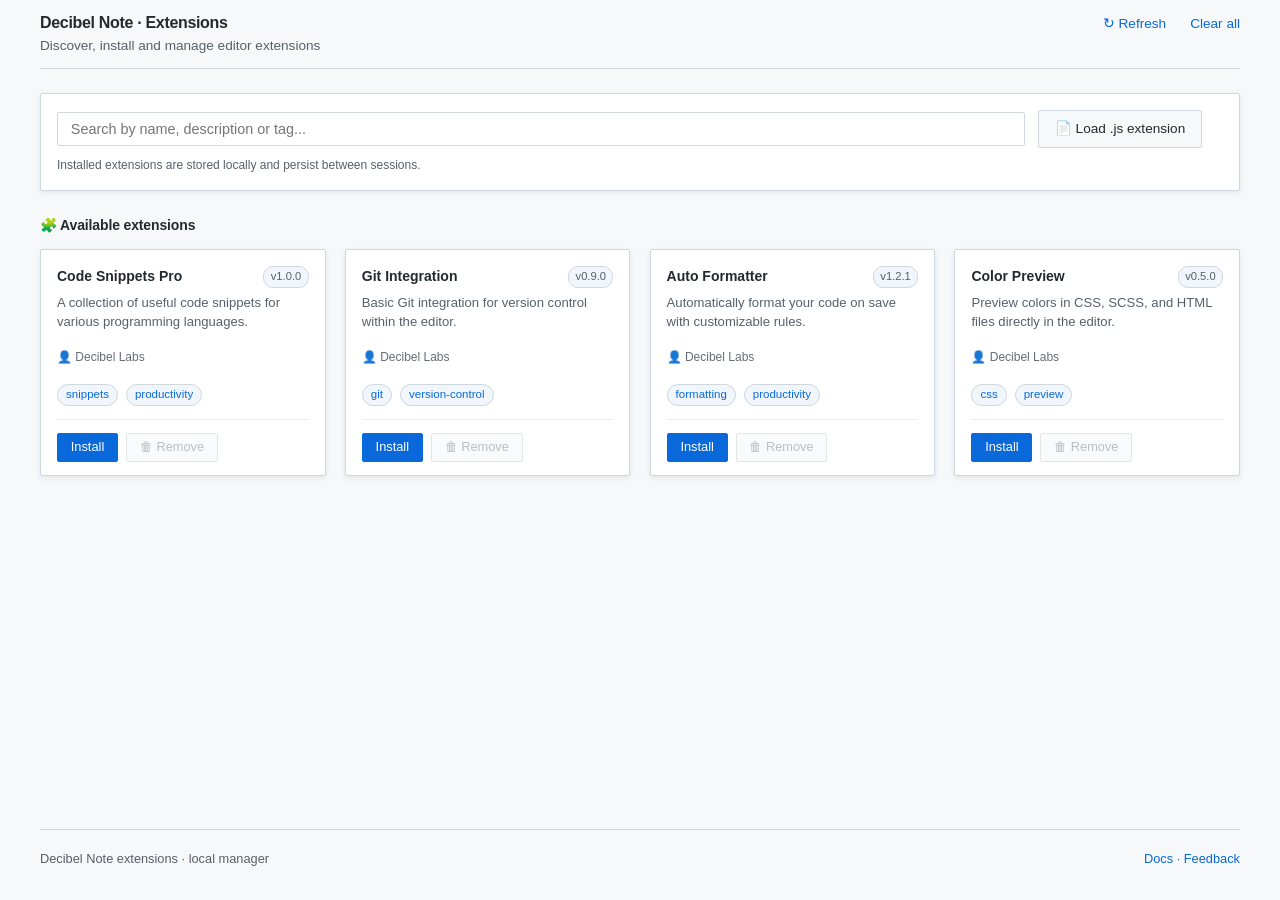
==== note/index.html @ 83f55de3 "Add files via upload" ====
<!DOCTYPE html>
<html lang="en">
<head>
  <meta charset="UTF-8">
  <meta name="viewport" content="width=device-width, initial-scale=1.0, viewport-fit=cover">
  <title>Decibel Note · Extensions</title>
  <style>
    * {
      margin: 0;
      padding: 0;
      box-sizing: border-box;
    }

    body {
      background-color: #f6f8fa;
      color: #24292f;
      font-family: -apple-system, BlinkMacSystemFont, 'Segoe UI', Roboto, 'Helvetica Neue', Arial, sans-serif;
      line-height: 1.5;
      padding: 2rem 1.5rem;
      min-height: 100vh;
      display: flex;
      flex-direction: column;
      margin-top: 0;
      padding-top: 0;
    }

    .container {
      max-width: 1200px;
      margin: 0 auto;
      width: 100%;
      flex: 1;
      display: flex;
      flex-direction: column;
    }

    .header {
      display: flex;
      flex-wrap: wrap;
      justify-content: space-between;
      align-items: baseline;
      padding-bottom: 0.7rem;
      padding-top: 0.7rem;
      border-bottom: 1px solid #d0d7de;
      margin-bottom: 1.5rem;
    }

    .header-left h1 {
      font-size: 16px;
      font-weight: 600;
      letter-spacing: -0.02em;
      color: #24292f;
    }

    .header-left .sub {
      font-size: 0.85rem;
      color: #57606a;
      margin-top: 0.05rem;
    }

    .header-right {
      display: flex;
      gap: 1.5rem;
      font-size: 0.85rem;
      flex-wrap: wrap;
      align-items: center;
    }

    .header-right a {
      color: #0969da;
      text-decoration: none;
      font-weight: 500;
      border-bottom: 1px solid transparent;
      transition: border-color 0.2s;
      cursor: pointer;
    }

    .header-right a:hover {
      border-bottom-color: #0969da;
    }

    .section-title {
      font-size: 14px;
      font-weight: 600;
      margin-bottom: 0.8rem;
      color: #24292f;
      letter-spacing: -0.01em;
      display: flex;
      align-items: center;
      justify-content: space-between;
    }

    .extensions-grid {
      display: grid;
      grid-template-columns: repeat(auto-fill, minmax(280px, 1fr));
      gap: 1.2rem;
      margin-bottom: 2rem;
    }

    .extension-card {
      background: #ffffff;
      border: 1px solid #d0d7de;
      border-radius: 2px;
      padding: 1rem 1rem 0.8rem;
      transition: border-color 0.2s, box-shadow 0.2s;
      display: flex;
      flex-direction: column;
      box-shadow: 0 2px 6px rgba(0, 0, 0, 0.08);
      position: relative;
    }

    .extension-card:hover {
      border-color: #8b949e;
      box-shadow: 0 4px 16px rgba(0, 0, 0, 0.12);
    }

    .extension-name {
      font-size: 14px;
      font-weight: 600;
      margin-bottom: 0.3rem;
      color: #24292f;
      display: flex;
      align-items: center;
      justify-content: space-between;
    }

    .extension-name .version {
      font-size: 0.7rem;
      font-weight: 400;
      color: #57606a;
      background: #f0f6fc;
      padding: 0.1rem 0.4rem;
      border-radius: 10px;
      border: 1px solid #d0d7de;
    }

    .extension-description {
      font-size: 0.82rem;
      color: #57606a;
      margin-bottom: 1rem;
      flex: 1;
    }

    .extension-author {
      font-size: 0.75rem;
      color: #656d76;
      margin-bottom: 0.6rem;
      display: flex;
      align-items: center;
      gap: 0.3rem;
    }

    .tag-group {
      display: flex;
      flex-wrap: wrap;
      gap: 0.3rem 0.5rem;
      margin: 0.5rem 0 0.8rem;
    }

    .tag {
      background: #f0f6fc;
      color: #0969da;
      font-size: 0.72rem;
      padding: 0.1rem 0.5rem;
      border-radius: 12px;
      border: 1px solid #d0d7de;
    }

    .card-actions {
      display: flex;
      gap: 0.5rem;
      margin-top: auto;
      border-top: 1px solid #eaeef2;
      padding-top: 0.8rem;
      align-items: center;
      flex-wrap: wrap;
    }

    .btn {
      background: #f6f8fa;
      border: 1px solid #d0d7de;
      border-radius: 2px;
      padding: 0.3rem 0.8rem;
      font-size: 0.8rem;
      font-weight: 500;
      color: #24292f;
      cursor: pointer;
      transition: background 0.2s, border-color 0.2s;
      display: inline-flex;
      align-items: center;
      gap: 0.3rem;
      text-decoration: none;
      line-height: 1.4;
    }

    .btn:hover {
      background: #eaeef2;
      border-color: #8b949e;
    }

    .btn-primary {
      background: #0969da;
      border-color: #0969da;
      color: #ffffff;
    }

    .btn-primary:hover {
      background: #0860c0;
      border-color: #0860c0;
    }

    .btn-danger {
      color: #cf222e;
      border-color: #d0d7de;
    }

    .btn-danger:hover {
      background: #ffebe9;
      border-color: #cf222e;
    }

    .btn:disabled {
      opacity: 0.6;
      cursor: not-allowed;
      background: #f6f8fa;
      color: #8b949e;
      border-color: #d0d7de;
    }

    .search-section {
      background: #ffffff;
      border: 1px solid #d0d7de;
      border-radius: 2px;
      padding: 1rem;
      margin-bottom: 1.5rem;
      box-shadow: 0 2px 6px rgba(0, 0, 0, 0.08);
    }

    .search-row {
      display: flex;
      flex-wrap: wrap;
      align-items: center;
      gap: 0.8rem;
    }

    .search-input {
      flex: 2;
      min-width: 220px;
      padding: 0.5rem 0.8rem;
      background: #ffffff;
      border: 1px solid #d0d7de;
      border-radius: 2px;
      color: #24292f;
      font-size: 0.9rem;
      transition: border-color 0.2s;
    }

    .search-input:focus {
      outline: none;
      border-color: #0969da;
      box-shadow: 0 0 0 2px rgba(9, 105, 218, 0.15);
    }

    .file-upload-label {
      display: inline-flex;
      align-items: center;
      gap: 0.3rem;
      background: #f6f8fa;
      border: 1px solid #d0d7de;
      border-radius: 2px;
      padding: 0.5rem 1rem;
      font-size: 0.85rem;
      font-weight: 500;
      color: #24292f;
      cursor: pointer;
      transition: background 0.2s;
    }

    .file-upload-label:hover {
      background: #eaeef2;
    }

    #uploadJsInput {
      display: none;
    }

    .status-message {
      font-size: 0.8rem;
      color: #57606a;
      margin-left: 0.5rem;
    }

    .footer-note {
      margin-top: auto;
      border-top: 1px solid #d0d7de;
      padding-top: 1.2rem;
      display: flex;
      flex-wrap: wrap;
      justify-content: space-between;
      align-items: center;
      color: #57606a;
      font-size: 0.8rem;
    }

    .footer-note a {
      color: #0969da;
      text-decoration: none;
    }

    .footer-note a:hover {
      text-decoration: underline;
    }

    a:link { color: #0969da !important; }
    a:visited { color: #0969da !important; }

    @media (max-width: 650px) {
      body { padding: 1rem 0.8rem; }
      .header { flex-direction: column; align-items: flex-start; gap: 0.5rem; }
      .extensions-grid { grid-template-columns: 1fr; }
      .search-row { flex-direction: column; align-items: stretch; }
    }
  </style>
</head>
<body>
<div class="container">
  <div class="header">
    <div class="header-left">
      <h1>Decibel Note · Extensions</h1>
      <div class="sub">Discover, install and manage editor extensions</div>
    </div>
    <div class="header-right">
      <a id="refreshInstalledLink" title="Reload installed list">↻ Refresh</a>
      <a id="clearAllLink" title="Remove all installed extensions">Clear all</a>
    </div>
  </div>

  <div class="search-section">
    <div class="search-row">
      <input type="text" class="search-input" id="searchInput" placeholder="Search by name, description or tag...">
      <label for="uploadJsInput" class="file-upload-label" id="uploadLabel">
        📄 Load .js extension
      </label>
      <input type="file" id="uploadJsInput" accept=".js">
      <span class="status-message" id="uploadStatus"></span>
    </div>
    <div style="font-size:0.75rem; color:#57606a; margin-top:0.5rem;">
      Installed extensions are stored locally and persist between sessions.
    </div>
  </div>

  <div class="section-title">
    <span>🧩 Available extensions</span>
  </div>

  <div class="extensions-grid" id="extensionsGrid"></div>

  <div class="footer-note">
    <span>Decibel Note extensions · local manager</span>
    <span><a href="#" id="goToDocs">Docs</a> · <a href="#" id="reportIssue">Feedback</a></span>
  </div>
</div>

<script>
  (function() {
    // ----- EXTENSIONS DATASET -----
    const builtInExtensions = [
      {
        id: 'ext1',
        name: 'Code Snippets Pro',
        description: 'A collection of useful code snippets for various programming languages.',
        author: 'Decibel Labs',
        version: '1.0.0',
        path: 'https://bebka16.github.io/note/extensions/snippets.js',
        tags: ['snippets', 'productivity']
      },
      {
        id: 'ext2',
        name: 'Git Integration',
        description: 'Basic Git integration for version control within the editor.',
        author: 'Decibel Labs',
        version: '0.9.0',
        path: 'https://bebka16.github.io/note/extensions/git.js',
        tags: ['git', 'version-control']
      },
      {
        id: 'ext3',
        name: 'Auto Formatter',
        description: 'Automatically format your code on save with customizable rules.',
        author: 'Decibel Labs',
        version: '1.2.1',
        path: 'https://bebka16.github.io/note/extensions/formatter.js',
        tags: ['formatting', 'productivity']
      },
      {
        id: 'ext4',
        name: 'Color Preview',
        description: 'Preview colors in CSS, SCSS, and HTML files directly in the editor.',
        author: 'Decibel Labs',
        version: '0.5.0',
        path: 'https://bebka16.github.io/note/extensions/color-preview.js',
        tags: ['css', 'preview']
      }
    ];

    // Объединяем встроенные и пользовательские расширения
    let allExtensions = [...builtInExtensions];

    // Загружаем пользовательские расширения из кеша
    function loadCustomExtensions() {
      const blobExtensions = JSON.parse(localStorage.getItem('decibel_blob_extensions') || '{}');
      const installedPaths = JSON.parse(localStorage.getItem('decibel_extensions') || '[]');
      
      installedPaths.forEach(path => {
        // Пропускаем встроенные расширения
        if (builtInExtensions.some(ext => ext.path === path)) return;
        
        // Проверяем, есть ли уже такое расширение в списке
        if (allExtensions.some(ext => ext.path === path)) return;
        
        if (path.startsWith('blob:')) {
          const code = blobExtensions[path];
          if (code) {
            // Извлекаем имя из кода расширения
            let extName = 'Custom Extension';
            let extDesc = 'Loaded from local file';
            let extVersion = '0.0.0';
            let extAuthor = 'User';
            
            // Пытаемся извлечь метаданные из кода
            const nameMatch = code.match(/@name\s+(.+)/);
            const descMatch = code.match(/@description\s+(.+)/);
            const versionMatch = code.match(/@version\s+(.+)/);
            const authorMatch = code.match(/@author\s+(.+)/);
            
            if (nameMatch) extName = nameMatch[1].trim();
            if (descMatch) extDesc = descMatch[1].trim();
            if (versionMatch) extVersion = versionMatch[1].trim();
            if (authorMatch) extAuthor = authorMatch[1].trim();
            
            allExtensions.push({
              id: 'custom_' + Date.now() + '_' + Math.random().toString(36).substr(2, 6),
              name: extName,
              description: extDesc,
              author: extAuthor,
              version: extVersion,
              path: path,
              tags: ['custom', 'uploaded'],
              isCustom: true
            });
          }
        }
      });
    }

    // ----- STORAGE HELPERS -----
    const STORAGE_KEY = 'decibel_extensions';
    const BLOB_STORAGE_KEY = 'decibel_blob_extensions';

    function getInstalledPaths() {
      try {
        return JSON.parse(localStorage.getItem(STORAGE_KEY) || '[]');
      } catch (e) {
        return [];
      }
    }

    function saveInstalledPaths(paths) {
      localStorage.setItem(STORAGE_KEY, JSON.stringify(paths));
    }

    function isInstalled(path) {
      return getInstalledPaths().includes(path);
    }

    // ----- COMMUNICATION WITH PARENT (Decibel Note host) -----
    function notifyParentAddExtension(path) {
      try {
        window.parent.postMessage({
          type: 'addExtension',
          path: path
        }, '*');
      } catch (e) {
        console.warn('Unable to post message to parent', e);
      }
    }

    function notifyParentRemoveExtension(path) {
      try {
        window.parent.postMessage({
          type: 'removeExtension',
          path: path
        }, '*');
      } catch (e) {
        console.warn('Unable to post remove message', e);
      }
    }

    // ----- INSTALL / UNINSTALL LOGIC -----
    function installExtension(path) {
      const installed = getInstalledPaths();
      if (!installed.includes(path)) {
        installed.push(path);
        saveInstalledPaths(installed);
        notifyParentAddExtension(path);
      }
      renderExtensions(getSearchTerm());
    }

    function uninstallExtension(path) {
      let installed = getInstalledPaths();
      if (installed.includes(path)) {
        installed = installed.filter(p => p !== path);
        saveInstalledPaths(installed);
        
        // Если это blob расширение, удаляем и его код из кеша
        if (path.startsWith('blob:')) {
          const blobExtensions = JSON.parse(localStorage.getItem(BLOB_STORAGE_KEY) || '{}');
          delete blobExtensions[path];
          localStorage.setItem(BLOB_STORAGE_KEY, JSON.stringify(blobExtensions));
          
          // Удаляем из списка allExtensions
          allExtensions = allExtensions.filter(ext => ext.path !== path);
        }
        
        notifyParentRemoveExtension(path);
      }
      renderExtensions(getSearchTerm());
    }

    function clearAllExtensions() {
      const installed = getInstalledPaths();
      if (installed.length === 0) return;
      if (confirm('Remove all installed extensions? This cannot be undone.')) {
        installed.forEach(path => {
          notifyParentRemoveExtension(path);
          if (path.startsWith('blob:')) {
            const blobExtensions = JSON.parse(localStorage.getItem(BLOB_STORAGE_KEY) || '{}');
            delete blobExtensions[path];
            localStorage.setItem(BLOB_STORAGE_KEY, JSON.stringify(blobExtensions));
          }
        });
        saveInstalledPaths([]);
        // Удаляем все пользовательские расширения из списка
        allExtensions = [...builtInExtensions];
        renderExtensions(getSearchTerm());
      }
    }

    // ----- DYNAMIC EXTENSION FROM UPLOADED JS FILE -----
    function handleJsFileUpload(file) {
      const statusEl = document.getElementById('uploadStatus');
      if (!file) {
        statusEl.textContent = 'No file selected.';
        return;
      }

      if (!file.name.endsWith('.js')) {
        statusEl.textContent = '❌ Only .js files are allowed.';
        return;
      }

      statusEl.textContent = '⏳ Reading file...';
      const reader = new FileReader();
      reader.onload = (e) => {
        const content = e.target.result;
        if (!content || content.trim().length === 0) {
          statusEl.textContent = '❌ File is empty.';
          return;
        }

        // Создаем blob URL
        const blob = new Blob([content], { type: 'application/javascript' });
        const blobUrl = URL.createObjectURL(blob);

        // Сохраняем код расширения в кеш
        const blobExtensions = JSON.parse(localStorage.getItem(BLOB_STORAGE_KEY) || '{}');
        blobExtensions[blobUrl] = content;
        localStorage.setItem(BLOB_STORAGE_KEY, JSON.stringify(blobExtensions));

        // Извлекаем метаданные из кода
        let extName = file.name.replace(/\.js$/i, '').replace(/[-_]/g, ' ').replace(/\b\w/g, c => c.toUpperCase());
        let extDesc = `Loaded from ${file.name}`;
        let extVersion = '0.0.0';
        let extAuthor = 'You (local upload)';
        
        const nameMatch = content.match(/@name\s+(.+)/);
        const descMatch = content.match(/@description\s+(.+)/);
        const versionMatch = content.match(/@version\s+(.+)/);
        const authorMatch = content.match(/@author\s+(.+)/);
        
        if (nameMatch) extName = nameMatch[1].trim();
        if (descMatch) extDesc = descMatch[1].trim();
        if (versionMatch) extVersion = versionMatch[1].trim();
        if (authorMatch) extAuthor = authorMatch[1].trim();

        // Создаем расширение
        const newExt = {
          id: 'custom_' + Date.now() + '_' + Math.random().toString(36).substr(2, 6),
          name: extName,
          description: extDesc,
          author: extAuthor,
          version: extVersion,
          path: blobUrl,
          tags: ['custom', 'uploaded'],
          isCustom: true
        };

        // Добавляем в список и устанавливаем
        allExtensions.push(newExt);
        installExtension(blobUrl);
        
        statusEl.textContent = `✅ Installed "${extName}"`;
        document.getElementById('uploadJsInput').value = '';
        renderExtensions(getSearchTerm());
      };

      reader.onerror = () => {
        statusEl.textContent = '❌ Error reading file.';
      };

      reader.readAsText(file);
    }

    // ----- RENDERING -----
    function getSearchTerm() {
      return document.getElementById('searchInput')?.value || '';
    }

    function renderExtensions(filter = '') {
      const grid = document.getElementById('extensionsGrid');
      if (!grid) return;

      const term = filter.toLowerCase().trim();
      const filtered = allExtensions.filter(ext => {
        if (term === '') return true;
        const inName = ext.name.toLowerCase().includes(term);
        const inDesc = ext.description.toLowerCase().includes(term);
        const inTags = ext.tags.some(tag => tag.toLowerCase().includes(term));
        const inAuthor = ext.author.toLowerCase().includes(term);
        return inName || inDesc || inTags || inAuthor;
      });

      if (filtered.length === 0) {
        grid.innerHTML = `<div style="grid-column:1/-1; padding:2rem; text-align:center; color:#57606a; background:#ffffff; border:1px solid #d0d7de; border-radius:2px;">
          No extensions found${term ? ` for "${filter}"` : ''}.
        </div>`;
        return;
      }

      grid.innerHTML = filtered.map(ext => {
        const installed = isInstalled(ext.path);
        const installDisabled = installed;
        const uninstallDisabled = !installed;

        return `
          <div class="extension-card">
            <div class="extension-name">
              <span>${escapeHtml(ext.name)}</span>
              <span class="version">v${escapeHtml(ext.version)}</span>
            </div>
            <div class="extension-description">${escapeHtml(ext.description)}</div>
            <div class="extension-author">
              <span>👤 ${escapeHtml(ext.author)}</span>
            </div>
            <div class="tag-group">
              ${ext.tags.map(tag => `<span class="tag">${escapeHtml(tag)}</span>`).join('')}
            </div>
            <div class="card-actions">
              <button class="btn btn-primary install-btn" data-path="${escapeHtml(ext.path)}" ${installDisabled ? 'disabled' : ''}>
                ${installed ? '✓ Installed' : 'Install'}
              </button>
              <button class="btn btn-danger uninstall-btn" data-path="${escapeHtml(ext.path)}" ${uninstallDisabled ? 'disabled' : ''}>
                🗑 Remove
              </button>
            </div>
          </div>
        `;
      }).join('');

      // Attach event listeners
      document.querySelectorAll('.install-btn').forEach(btn => {
        btn.addEventListener('click', function(e) {
          const path = this.getAttribute('data-path');
          if (path && !isInstalled(path)) {
            installExtension(path);
          }
        });
      });

      document.querySelectorAll('.uninstall-btn').forEach(btn => {
        btn.addEventListener('click', function(e) {
          const path = this.getAttribute('data-path');
          if (path && isInstalled(path)) {
            if (confirm(`Remove extension "${path}"?`)) {
              uninstallExtension(path);
            }
          }
        });
      });
    }

    function escapeHtml(text) {
      return String(text)
        .replace(/&/g, '&amp;')
        .replace(/</g, '&lt;')
        .replace(/>/g, '&gt;')
        .replace(/"/g, '&quot;')
        .replace(/'/g, '&#039;');
    }

    // ----- EVENT LISTENERS -----
    function bindEvents() {
      const searchInput = document.getElementById('searchInput');
      if (searchInput) {
        searchInput.addEventListener('input', function(e) {
          renderExtensions(e.target.value);
        });
      }

      const uploadInput = document.getElementById('uploadJsInput');
      if (uploadInput) {
        uploadInput.addEventListener('change', function(e) {
          const file = e.target.files[0];
          if (file) {
            handleJsFileUpload(file);
          } else {
            document.getElementById('uploadStatus').textContent = '';
          }
        });
      }

      const refreshLink = document.getElementById('refreshInstalledLink');
      if (refreshLink) {
        refreshLink.addEventListener('click', function(e) {
          e.preventDefault();
          // Перезагружаем пользовательские расширения
          allExtensions = [...builtInExtensions];
          loadCustomExtensions();
          renderExtensions(getSearchTerm());
          document.getElementById('uploadStatus').textContent = '🔄 List refreshed.';
          setTimeout(() => {
            const el = document.getElementById('uploadStatus');
            if (el) el.textContent = '';
          }, 2000);
        });
      }

      const clearAllLink = document.getElementById('clearAllLink');
      if (clearAllLink) {
        clearAllLink.addEventListener('click', function(e) {
          e.preventDefault();
          clearAllExtensions();
        });
      }

      document.getElementById('goToDocs')?.addEventListener('click', e => {
        e.preventDefault();
        alert('Documentation: manage extensions via this panel.');
      });
      document.getElementById('reportIssue')?.addEventListener('click', e => {
        e.preventDefault();
        alert('Feedback: thanks for using Decibel Note extensions.');
      });
    }

    // Инициализация
    loadCustomExtensions();
    renderExtensions('');
    bindEvents();

    // Слушаем изменения в localStorage из других вкладок
    window.addEventListener('storage', (e) => {
      if (e.key === STORAGE_KEY || e.key === BLOB_STORAGE_KEY) {
        allExtensions = [...builtInExtensions];
        loadCustomExtensions();
        renderExtensions(getSearchTerm());
      }
    });

  })();
</script>
</body>
</html>
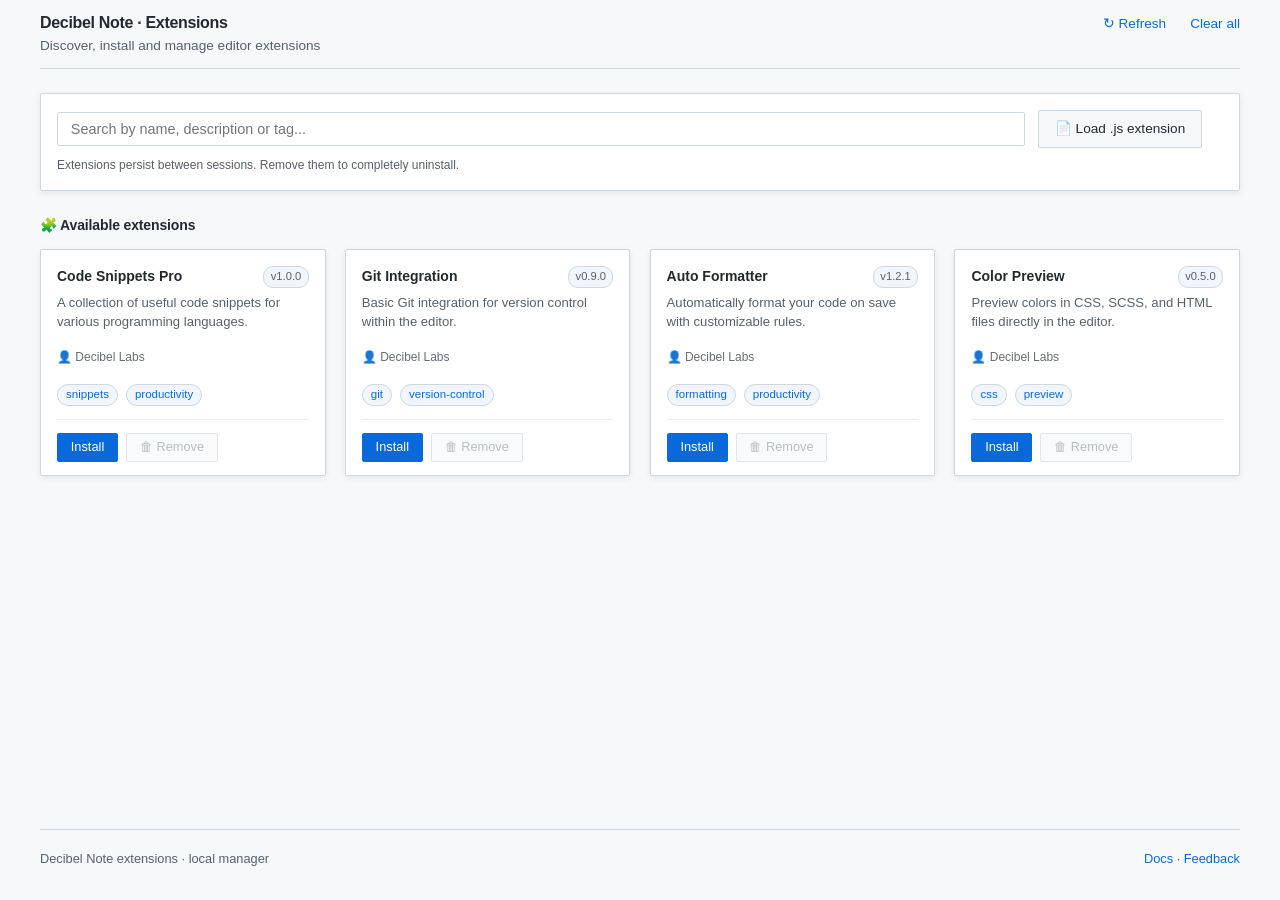
==== commit 9435a968: "Add files via upload" ====
--- a/note/index.html
+++ b/note/index.html
@@ -111,6 +111,10 @@
     .extension-card:hover {
       border-color: #8b949e;
       box-shadow: 0 4px 16px rgba(0, 0, 0, 0.12);
+    }
+
+    .extension-card.custom-extension {
+      border-left: 3px solid #0969da;
     }
 
     .extension-name {
@@ -344,7 +348,7 @@
       <span class="status-message" id="uploadStatus"></span>
     </div>
     <div style="font-size:0.75rem; color:#57606a; margin-top:0.5rem;">
-      Installed extensions are stored locally and persist between sessions.
+      Extensions persist between sessions. Remove them to completely uninstall.
     </div>
   </div>
 
@@ -362,7 +366,12 @@
 
 <script>
   (function() {
-    // ----- EXTENSIONS DATASET -----
+    // ----- STORAGE KEYS -----
+    const STORAGE_KEY = 'decibel_extensions';           // Массив путей установленных расширений
+    const BLOB_STORAGE_KEY = 'decibel_blob_extensions'; // Объект {blobUrl: code} для кастомных расширений
+    const CUSTOM_META_KEY = 'decibel_custom_ext_meta';  // Метаданные кастомных расширений
+
+    // ----- BUILT-IN EXTENSIONS -----
     const builtInExtensions = [
       {
         id: 'ext1',
@@ -402,60 +411,10 @@
       }
     ];
 
-    // Объединяем встроенные и пользовательские расширения
+    // Полный список расширений (встроенные + пользовательские)
     let allExtensions = [...builtInExtensions];
 
-    // Загружаем пользовательские расширения из кеша
-    function loadCustomExtensions() {
-      const blobExtensions = JSON.parse(localStorage.getItem('decibel_blob_extensions') || '{}');
-      const installedPaths = JSON.parse(localStorage.getItem('decibel_extensions') || '[]');
-      
-      installedPaths.forEach(path => {
-        // Пропускаем встроенные расширения
-        if (builtInExtensions.some(ext => ext.path === path)) return;
-        
-        // Проверяем, есть ли уже такое расширение в списке
-        if (allExtensions.some(ext => ext.path === path)) return;
-        
-        if (path.startsWith('blob:')) {
-          const code = blobExtensions[path];
-          if (code) {
-            // Извлекаем имя из кода расширения
-            let extName = 'Custom Extension';
-            let extDesc = 'Loaded from local file';
-            let extVersion = '0.0.0';
-            let extAuthor = 'User';
-            
-            // Пытаемся извлечь метаданные из кода
-            const nameMatch = code.match(/@name\s+(.+)/);
-            const descMatch = code.match(/@description\s+(.+)/);
-            const versionMatch = code.match(/@version\s+(.+)/);
-            const authorMatch = code.match(/@author\s+(.+)/);
-            
-            if (nameMatch) extName = nameMatch[1].trim();
-            if (descMatch) extDesc = descMatch[1].trim();
-            if (versionMatch) extVersion = versionMatch[1].trim();
-            if (authorMatch) extAuthor = authorMatch[1].trim();
-            
-            allExtensions.push({
-              id: 'custom_' + Date.now() + '_' + Math.random().toString(36).substr(2, 6),
-              name: extName,
-              description: extDesc,
-              author: extAuthor,
-              version: extVersion,
-              path: path,
-              tags: ['custom', 'uploaded'],
-              isCustom: true
-            });
-          }
-        }
-      });
-    }
-
     // ----- STORAGE HELPERS -----
-    const STORAGE_KEY = 'decibel_extensions';
-    const BLOB_STORAGE_KEY = 'decibel_blob_extensions';
-
     function getInstalledPaths() {
       try {
         return JSON.parse(localStorage.getItem(STORAGE_KEY) || '[]');
@@ -472,12 +431,108 @@
       return getInstalledPaths().includes(path);
     }
 
-    // ----- COMMUNICATION WITH PARENT (Decibel Note host) -----
-    function notifyParentAddExtension(path) {
+    function getBlobExtensions() {
+      try {
+        return JSON.parse(localStorage.getItem(BLOB_STORAGE_KEY) || '{}');
+      } catch (e) {
+        return {};
+      }
+    }
+
+    function saveBlobExtensions(data) {
+      localStorage.setItem(BLOB_STORAGE_KEY, JSON.stringify(data));
+    }
+
+    function getCustomMeta() {
+      try {
+        return JSON.parse(localStorage.getItem(CUSTOM_META_KEY) || '{}');
+      } catch (e) {
+        return {};
+      }
+    }
+
+    function saveCustomMeta(data) {
+      localStorage.setItem(CUSTOM_META_KEY, JSON.stringify(data));
+    }
+
+    // ----- LOAD CUSTOM EXTENSIONS FROM CACHE -----
+    function loadCustomExtensions() {
+      const installedPaths = getInstalledPaths();
+      const blobExtensions = getBlobExtensions();
+      const customMeta = getCustomMeta();
+      
+      // Очищаем старые пользовательские расширения из списка
+      allExtensions = [...builtInExtensions];
+      
+      // Собираем актуальные пути blob расширений
+      const validBlobPaths = new Set();
+      
+      installedPaths.forEach(path => {
+        // Пропускаем встроенные расширения
+        if (builtInExtensions.some(ext => ext.path === path)) return;
+        
+        // Проверяем, есть ли код для blob расширения
+        if (path.startsWith('blob:')) {
+          if (blobExtensions[path]) {
+            validBlobPaths.add(path);
+            
+            // Используем сохраненные метаданные или значения по умолчанию
+            const meta = customMeta[path] || {};
+            
+            allExtensions.push({
+              id: meta.id || ('custom_' + Date.now() + '_' + Math.random().toString(36).substr(2, 6)),
+              name: meta.name || 'Custom Extension',
+              description: meta.description || 'Loaded from local file',
+              author: meta.author || 'User',
+              version: meta.version || '0.0.0',
+              path: path,
+              tags: ['custom', 'uploaded'],
+              isCustom: true
+            });
+          } else {
+            // Код отсутствует - удаляем из установленных
+            removeOrphanedExtension(path);
+          }
+        } else if (path.startsWith('http://') || path.startsWith('https://')) {
+          // Для удаленных расширений (не встроенных)
+          allExtensions.push({
+            id: 'remote_' + Date.now() + '_' + Math.random().toString(36).substr(2, 6),
+            name: path.split('/').pop().replace('.js', ''),
+            description: 'Remote extension',
+            author: 'External',
+            version: '0.0.0',
+            path: path,
+            tags: ['remote'],
+            isCustom: true
+          });
+        }
+      });
+    }
+
+    // Удаление "осиротевшего" расширения (есть в списке, но нет кода)
+    function removeOrphanedExtension(path) {
+      let installed = getInstalledPaths();
+      installed = installed.filter(p => p !== path);
+      saveInstalledPaths(installed);
+      
+      // Очищаем метаданные
+      const customMeta = getCustomMeta();
+      delete customMeta[path];
+      saveCustomMeta(customMeta);
+      
+      // Очищаем blob если есть
+      const blobExtensions = getBlobExtensions();
+      delete blobExtensions[path];
+      saveBlobExtensions(blobExtensions);
+    }
+
+    // ----- COMMUNICATION WITH PARENT -----
+    function notifyParentAddExtension(path, code) {
       try {
         window.parent.postMessage({
           type: 'addExtension',
-          path: path
+          path: path,
+          code: code || null
         }, '*');
       } catch (e) {
         console.warn('Unable to post message to parent', e);
@@ -495,58 +550,78 @@
       }
     }
 
-    // ----- INSTALL / UNINSTALL LOGIC -----
-    function installExtension(path) {
+    // ----- INSTALL / UNINSTALL -----
+    function installExtension(path, code) {
       const installed = getInstalledPaths();
       if (!installed.includes(path)) {
         installed.push(path);
         saveInstalledPaths(installed);
-        notifyParentAddExtension(path);
+        notifyParentAddExtension(path, code);
       }
       renderExtensions(getSearchTerm());
     }
 
     function uninstallExtension(path) {
       let installed = getInstalledPaths();
-      if (installed.includes(path)) {
-        installed = installed.filter(p => p !== path);
-        saveInstalledPaths(installed);
+      if (!installed.includes(path)) return;
+      
+      // Удаляем из списка установленных
+      installed = installed.filter(p => p !== path);
+      saveInstalledPaths(installed);
+      
+      // Если это blob расширение - удаляем код и метаданные
+      if (path.startsWith('blob:')) {
+        const blobExtensions = getBlobExtensions();
+        delete blobExtensions[path];
+        saveBlobExtensions(blobExtensions);
         
-        // Если это blob расширение, удаляем и его код из кеша
-        if (path.startsWith('blob:')) {
-          const blobExtensions = JSON.parse(localStorage.getItem(BLOB_STORAGE_KEY) || '{}');
-          delete blobExtensions[path];
-          localStorage.setItem(BLOB_STORAGE_KEY, JSON.stringify(blobExtensions));
-          
-          // Удаляем из списка allExtensions
-          allExtensions = allExtensions.filter(ext => ext.path !== path);
-        }
+        const customMeta = getCustomMeta();
+        delete customMeta[path];
+        saveCustomMeta(customMeta);
         
-        notifyParentRemoveExtension(path);
-      }
+        // Удаляем из отображаемого списка
+        allExtensions = allExtensions.filter(ext => ext.path !== path);
+        
+        // Отзываем blob URL
+        try {
+          URL.revokeObjectURL(path);
+        } catch(e) {}
+      } else {
+        // Для не-blob расширений тоже удаляем из списка
+        allExtensions = allExtensions.filter(ext => 
+          builtInExtensions.some(b => b.path === ext.path) || ext.path !== path
+        );
+      }
+      
+      // Уведомляем родителя об удалении
+      notifyParentRemoveExtension(path);
+      
       renderExtensions(getSearchTerm());
     }
 
     function clearAllExtensions() {
       const installed = getInstalledPaths();
       if (installed.length === 0) return;
-      if (confirm('Remove all installed extensions? This cannot be undone.')) {
-        installed.forEach(path => {
-          notifyParentRemoveExtension(path);
-          if (path.startsWith('blob:')) {
-            const blobExtensions = JSON.parse(localStorage.getItem(BLOB_STORAGE_KEY) || '{}');
-            delete blobExtensions[path];
-            localStorage.setItem(BLOB_STORAGE_KEY, JSON.stringify(blobExtensions));
-          }
-        });
-        saveInstalledPaths([]);
-        // Удаляем все пользовательские расширения из списка
-        allExtensions = [...builtInExtensions];
-        renderExtensions(getSearchTerm());
-      }
-    }
-
-    // ----- DYNAMIC EXTENSION FROM UPLOADED JS FILE -----
+      
+      if (!confirm('Remove all installed extensions? This cannot be undone.')) return;
+      
+      // Уведомляем об удалении каждого расширения
+      installed.forEach(path => {
+        notifyParentRemoveExtension(path);
+      });
+      
+      // Очищаем всё
+      saveInstalledPaths([]);
+      saveBlobExtensions({});
+      saveCustomMeta({});
+      
+      // Оставляем только встроенные расширения
+      allExtensions = [...builtInExtensions];
+      
+      renderExtensions(getSearchTerm());
+    }
+
+    // ----- UPLOAD JS FILE -----
     function handleJsFileUpload(file) {
       const statusEl = document.getElementById('uploadStatus');
       if (!file) {
@@ -561,6 +636,7 @@
 
       statusEl.textContent = '⏳ Reading file...';
       const reader = new FileReader();
+      
       reader.onload = (e) => {
         const content = e.target.result;
         if (!content || content.trim().length === 0) {
@@ -568,16 +644,7 @@
           return;
         }
 
-        // Создаем blob URL
-        const blob = new Blob([content], { type: 'application/javascript' });
-        const blobUrl = URL.createObjectURL(blob);
-
-        // Сохраняем код расширения в кеш
-        const blobExtensions = JSON.parse(localStorage.getItem(BLOB_STORAGE_KEY) || '{}');
-        blobExtensions[blobUrl] = content;
-        localStorage.setItem(BLOB_STORAGE_KEY, JSON.stringify(blobExtensions));
-
-        // Извлекаем метаданные из кода
+        // Извлекаем метаданные из комментариев в коде
         let extName = file.name.replace(/\.js$/i, '').replace(/[-_]/g, ' ').replace(/\b\w/g, c => c.toUpperCase());
         let extDesc = `Loaded from ${file.name}`;
         let extVersion = '0.0.0';
@@ -593,9 +660,31 @@
         if (versionMatch) extVersion = versionMatch[1].trim();
         if (authorMatch) extAuthor = authorMatch[1].trim();
 
-        // Создаем расширение
+        // Создаем blob URL
+        const blob = new Blob([content], { type: 'application/javascript' });
+        const blobUrl = URL.createObjectURL(blob);
+
+        // Сохраняем код расширения
+        const blobExtensions = getBlobExtensions();
+        blobExtensions[blobUrl] = content;
+        saveBlobExtensions(blobExtensions);
+
+        // Сохраняем метаданные
+        const extId = 'custom_' + Date.now() + '_' + Math.random().toString(36).substr(2, 6);
+        const customMeta = getCustomMeta();
+        customMeta[blobUrl] = {
+          id: extId,
+          name: extName,
+          description: extDesc,
+          version: extVersion,
+          author: extAuthor,
+          fileName: file.name
+        };
+        saveCustomMeta(customMeta);
+
+        // Добавляем в список расширений
         const newExt = {
-          id: 'custom_' + Date.now() + '_' + Math.random().toString(36).substr(2, 6),
+          id: extId,
           name: extName,
           description: extDesc,
           author: extAuthor,
@@ -605,13 +694,11 @@
           isCustom: true
         };
 
-        // Добавляем в список и устанавливаем
         allExtensions.push(newExt);
-        installExtension(blobUrl);
+        installExtension(blobUrl, content);
         
         statusEl.textContent = `✅ Installed "${extName}"`;
         document.getElementById('uploadJsInput').value = '';
-        renderExtensions(getSearchTerm());
       };
 
       reader.onerror = () => {
@@ -633,11 +720,9 @@
       const term = filter.toLowerCase().trim();
       const filtered = allExtensions.filter(ext => {
         if (term === '') return true;
-        const inName = ext.name.toLowerCase().includes(term);
-        const inDesc = ext.description.toLowerCase().includes(term);
-        const inTags = ext.tags.some(tag => tag.toLowerCase().includes(term));
-        const inAuthor = ext.author.toLowerCase().includes(term);
-        return inName || inDesc || inTags || inAuthor;
+        return ['name', 'description', 'author'].some(field =>
+          ext[field].toLowerCase().includes(term)
+        ) || ext.tags.some(tag => tag.toLowerCase().includes(term));
       });
 
       if (filtered.length === 0) {
@@ -649,11 +734,10 @@
 
       grid.innerHTML = filtered.map(ext => {
         const installed = isInstalled(ext.path);
-        const installDisabled = installed;
-        const uninstallDisabled = !installed;
+        const isCustom = ext.isCustom || false;
 
         return `
-          <div class="extension-card">
+          <div class="extension-card${isCustom ? ' custom-extension' : ''}">
             <div class="extension-name">
               <span>${escapeHtml(ext.name)}</span>
               <span class="version">v${escapeHtml(ext.version)}</span>
@@ -666,10 +750,10 @@
               ${ext.tags.map(tag => `<span class="tag">${escapeHtml(tag)}</span>`).join('')}
             </div>
             <div class="card-actions">
-              <button class="btn btn-primary install-btn" data-path="${escapeHtml(ext.path)}" ${installDisabled ? 'disabled' : ''}>
+              <button class="btn btn-primary install-btn" data-path="${escapeHtml(ext.path)}" data-custom="${isCustom}" ${installed ? 'disabled' : ''}>
                 ${installed ? '✓ Installed' : 'Install'}
               </button>
-              <button class="btn btn-danger uninstall-btn" data-path="${escapeHtml(ext.path)}" ${uninstallDisabled ? 'disabled' : ''}>
+              <button class="btn btn-danger uninstall-btn" data-path="${escapeHtml(ext.path)}" data-custom="${isCustom}" ${!installed ? 'disabled' : ''}>
                 🗑 Remove
               </button>
             </div>
@@ -677,21 +761,29 @@
         `;
       }).join('');
 
-      // Attach event listeners
+      // Привязываем обработчики
       document.querySelectorAll('.install-btn').forEach(btn => {
-        btn.addEventListener('click', function(e) {
+        btn.addEventListener('click', function() {
           const path = this.getAttribute('data-path');
           if (path && !isInstalled(path)) {
-            installExtension(path);
+            // Для blob расширений передаем код
+            const isCustom = this.getAttribute('data-custom') === 'true';
+            if (isCustom) {
+              const blobExtensions = getBlobExtensions();
+              const code = blobExtensions[path] || null;
+              installExtension(path, code);
+            } else {
+              installExtension(path);
+            }
           }
         });
       });
 
       document.querySelectorAll('.uninstall-btn').forEach(btn => {
-        btn.addEventListener('click', function(e) {
+        btn.addEventListener('click', function() {
           const path = this.getAttribute('data-path');
           if (path && isInstalled(path)) {
-            if (confirm(`Remove extension "${path}"?`)) {
+            if (confirm(`Remove this extension?`)) {
               uninstallExtension(path);
             }
           }
@@ -710,68 +802,54 @@
 
     // ----- EVENT LISTENERS -----
     function bindEvents() {
-      const searchInput = document.getElementById('searchInput');
-      if (searchInput) {
-        searchInput.addEventListener('input', function(e) {
-          renderExtensions(e.target.value);
-        });
-      }
-
-      const uploadInput = document.getElementById('uploadJsInput');
-      if (uploadInput) {
-        uploadInput.addEventListener('change', function(e) {
-          const file = e.target.files[0];
-          if (file) {
-            handleJsFileUpload(file);
-          } else {
-            document.getElementById('uploadStatus').textContent = '';
-          }
-        });
-      }
-
-      const refreshLink = document.getElementById('refreshInstalledLink');
-      if (refreshLink) {
-        refreshLink.addEventListener('click', function(e) {
-          e.preventDefault();
-          // Перезагружаем пользовательские расширения
-          allExtensions = [...builtInExtensions];
-          loadCustomExtensions();
-          renderExtensions(getSearchTerm());
-          document.getElementById('uploadStatus').textContent = '🔄 List refreshed.';
-          setTimeout(() => {
-            const el = document.getElementById('uploadStatus');
-            if (el) el.textContent = '';
-          }, 2000);
-        });
-      }
-
-      const clearAllLink = document.getElementById('clearAllLink');
-      if (clearAllLink) {
-        clearAllLink.addEventListener('click', function(e) {
-          e.preventDefault();
-          clearAllExtensions();
-        });
-      }
+      document.getElementById('searchInput')?.addEventListener('input', function(e) {
+        renderExtensions(e.target.value);
+      });
+
+      document.getElementById('uploadJsInput')?.addEventListener('change', function(e) {
+        const file = e.target.files[0];
+        if (file) {
+          handleJsFileUpload(file);
+        } else {
+          document.getElementById('uploadStatus').textContent = '';
+        }
+      });
+
+      document.getElementById('refreshInstalledLink')?.addEventListener('click', function(e) {
+        e.preventDefault();
+        loadCustomExtensions();
+        renderExtensions(getSearchTerm());
+        document.getElementById('uploadStatus').textContent = '🔄 List refreshed.';
+        setTimeout(() => {
+          const el = document.getElementById('uploadStatus');
+          if (el) el.textContent = '';
+        }, 2000);
+      });
+
+      document.getElementById('clearAllLink')?.addEventListener('click', function(e) {
+        e.preventDefault();
+        clearAllExtensions();
+      });
 
       document.getElementById('goToDocs')?.addEventListener('click', e => {
         e.preventDefault();
         alert('Documentation: manage extensions via this panel.');
       });
+      
       document.getElementById('reportIssue')?.addEventListener('click', e => {
         e.preventDefault();
         alert('Feedback: thanks for using Decibel Note extensions.');
       });
     }
 
-    // Инициализация
+    // ----- INIT -----
     loadCustomExtensions();
     renderExtensions('');
     bindEvents();
 
-    // Слушаем изменения в localStorage из других вкладок
+    // Синхронизация между вкладками
     window.addEventListener('storage', (e) => {
-      if (e.key === STORAGE_KEY || e.key === BLOB_STORAGE_KEY) {
-        allExtensions = [...builtInExtensions];
+      if ([STORAGE_KEY, BLOB_STORAGE_KEY, CUSTOM_META_KEY].includes(e.key)) {
         loadCustomExtensions();
         renderExtensions(getSearchTerm());
       }
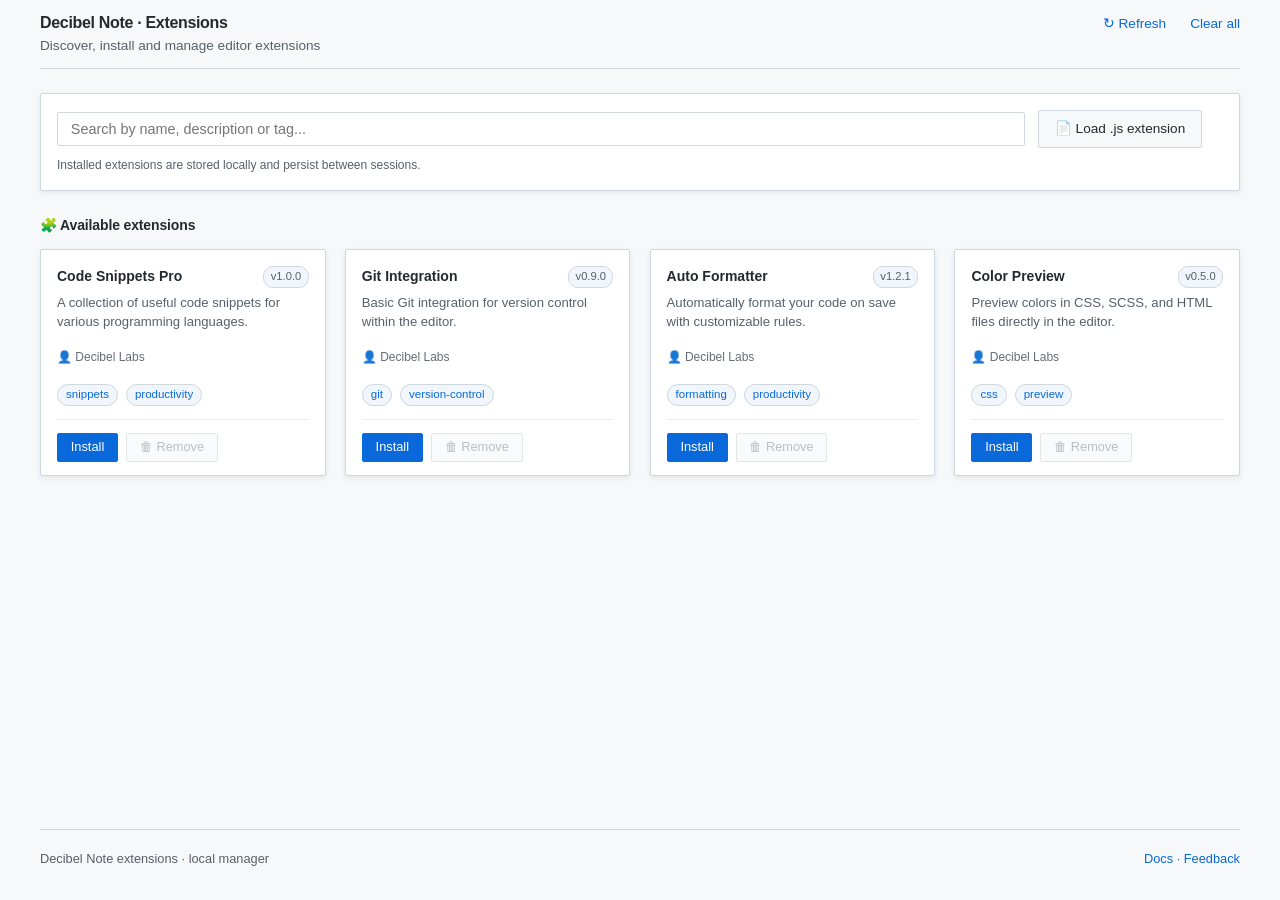
==== commit 55850942: "Add files via upload" ====
--- a/note/index.html
+++ b/note/index.html
@@ -111,10 +111,6 @@
     .extension-card:hover {
       border-color: #8b949e;
       box-shadow: 0 4px 16px rgba(0, 0, 0, 0.12);
-    }
-
-    .extension-card.custom-extension {
-      border-left: 3px solid #0969da;
     }
 
     .extension-name {
@@ -348,7 +344,7 @@
       <span class="status-message" id="uploadStatus"></span>
     </div>
     <div style="font-size:0.75rem; color:#57606a; margin-top:0.5rem;">
-      Extensions persist between sessions. Remove them to completely uninstall.
+      Installed extensions are stored locally and persist between sessions.
     </div>
   </div>
 
@@ -366,13 +362,11 @@
 
 <script>
   (function() {
-    // ----- STORAGE KEYS -----
-    const STORAGE_KEY = 'decibel_extensions';           // Массив путей установленных расширений
-    const BLOB_STORAGE_KEY = 'decibel_blob_extensions'; // Объект {blobUrl: code} для кастомных расширений
-    const CUSTOM_META_KEY = 'decibel_custom_ext_meta';  // Метаданные кастомных расширений
-
-    // ----- BUILT-IN EXTENSIONS -----
-    const builtInExtensions = [
+    var STORAGE_KEY = 'decibel_extensions';
+    var BLOB_STORAGE_KEY = 'decibel_blob_extensions';
+    var CUSTOM_META_KEY = 'decibel_custom_extensions_meta';
+
+    var builtInExtensions = [
       {
         id: 'ext1',
         name: 'Code Snippets Pro',
@@ -411,10 +405,8 @@
       }
     ];
 
-    // Полный список расширений (встроенные + пользовательские)
-    let allExtensions = [...builtInExtensions];
-
-    // ----- STORAGE HELPERS -----
+    var allExtensions = [];
+
     function getInstalledPaths() {
       try {
         return JSON.parse(localStorage.getItem(STORAGE_KEY) || '[]');
@@ -427,10 +419,6 @@
       localStorage.setItem(STORAGE_KEY, JSON.stringify(paths));
     }
 
-    function isInstalled(path) {
-      return getInstalledPaths().includes(path);
-    }
-
     function getBlobExtensions() {
       try {
         return JSON.parse(localStorage.getItem(BLOB_STORAGE_KEY) || '{}');
@@ -455,340 +443,244 @@
       localStorage.setItem(CUSTOM_META_KEY, JSON.stringify(data));
     }
 
-    // ----- LOAD CUSTOM EXTENSIONS FROM CACHE -----
+    function isInstalled(path) {
+      return getInstalledPaths().indexOf(path) !== -1;
+    }
+
+    function notifyParentAddExtension(path) {
+      try {
+        window.parent.postMessage({ type: 'addExtension', path: path }, '*');
+      } catch (e) {}
+    }
+
+    function notifyParentRemoveExtension(path) {
+      try {
+        window.parent.postMessage({ type: 'removeExtension', path: path }, '*');
+      } catch (e) {}
+    }
+
     function loadCustomExtensions() {
-      const installedPaths = getInstalledPaths();
-      const blobExtensions = getBlobExtensions();
-      const customMeta = getCustomMeta();
-      
-      // Очищаем старые пользовательские расширения из списка
-      allExtensions = [...builtInExtensions];
-      
-      // Собираем актуальные пути blob расширений
-      const validBlobPaths = new Set();
-      
-      installedPaths.forEach(path => {
-        // Пропускаем встроенные расширения
-        if (builtInExtensions.some(ext => ext.path === path)) return;
-        
-        // Проверяем, есть ли код для blob расширения
-        if (path.startsWith('blob:')) {
-          if (blobExtensions[path]) {
-            validBlobPaths.add(path);
-            
-            // Используем сохраненные метаданные или значения по умолчанию
-            const meta = customMeta[path] || {};
-            
-            allExtensions.push({
-              id: meta.id || ('custom_' + Date.now() + '_' + Math.random().toString(36).substr(2, 6)),
-              name: meta.name || 'Custom Extension',
-              description: meta.description || 'Loaded from local file',
-              author: meta.author || 'User',
-              version: meta.version || '0.0.0',
-              path: path,
-              tags: ['custom', 'uploaded'],
-              isCustom: true
-            });
-          } else {
-            // Код отсутствует - удаляем из установленных
-            removeOrphanedExtension(path);
-          }
-        } else if (path.startsWith('http://') || path.startsWith('https://')) {
-          // Для удаленных расширений (не встроенных)
-          allExtensions.push({
-            id: 'remote_' + Date.now() + '_' + Math.random().toString(36).substr(2, 6),
-            name: path.split('/').pop().replace('.js', ''),
-            description: 'Remote extension',
-            author: 'External',
-            version: '0.0.0',
-            path: path,
-            tags: ['remote'],
-            isCustom: true
-          });
+      var installedPaths = getInstalledPaths();
+      var blobExtensions = getBlobExtensions();
+      var customMeta = getCustomMeta();
+
+      installedPaths.forEach(function(path) {
+        if (builtInExtensions.some(function(ext) { return ext.path === path; })) return;
+        if (allExtensions.some(function(ext) { return ext.path === path; })) return;
+
+        var meta = customMeta[path] || {};
+        var extName = meta.name || 'Custom Extension';
+        var extDesc = meta.description || 'Loaded from local file';
+        var extVersion = meta.version || '0.0.0';
+        var extAuthor = meta.author || 'User';
+
+        allExtensions.push({
+          id: meta.id || ('custom_' + Date.now() + '_' + Math.random().toString(36).substr(2, 6)),
+          name: extName,
+          description: extDesc,
+          author: extAuthor,
+          version: extVersion,
+          path: path,
+          tags: ['custom', 'uploaded'],
+          isCustom: true
+        });
+      });
+    }
+
+    function rebuildAllExtensions() {
+      allExtensions = builtInExtensions.map(function(ext) { return ext; });
+      loadCustomExtensions();
+    }
+
+    function installExtension(path, meta) {
+      var installed = getInstalledPaths();
+      if (installed.indexOf(path) === -1) {
+        installed.push(path);
+        saveInstalledPaths(installed);
+        notifyParentAddExtension(path);
+      }
+      if (meta) {
+        var customMeta = getCustomMeta();
+        customMeta[path] = meta;
+        saveCustomMeta(customMeta);
+      }
+      rebuildAllExtensions();
+      renderExtensions(getSearchTerm());
+    }
+
+    function uninstallExtension(path) {
+      var installed = getInstalledPaths();
+      var idx = installed.indexOf(path);
+      if (idx !== -1) {
+        installed.splice(idx, 1);
+        saveInstalledPaths(installed);
+        notifyParentRemoveExtension(path);
+      }
+
+      var blobExtensions = getBlobExtensions();
+      if (blobExtensions[path]) {
+        delete blobExtensions[path];
+        saveBlobExtensions(blobExtensions);
+      }
+
+      var customMeta = getCustomMeta();
+      if (customMeta[path]) {
+        delete customMeta[path];
+        saveCustomMeta(customMeta);
+      }
+
+      rebuildAllExtensions();
+      renderExtensions(getSearchTerm());
+    }
+
+    function clearAllExtensions() {
+      var installed = getInstalledPaths();
+      if (installed.length === 0) return;
+      if (!confirm('Remove all installed extensions? This cannot be undone.')) return;
+
+      var blobExtensions = getBlobExtensions();
+      var customMeta = getCustomMeta();
+
+      installed.forEach(function(path) {
+        notifyParentRemoveExtension(path);
+        if (blobExtensions[path]) {
+          delete blobExtensions[path];
+        }
+        if (customMeta[path]) {
+          delete customMeta[path];
         }
       });
-    }
-
-    // Удаление "осиротевшего" расширения (есть в списке, но нет кода)
-    function removeOrphanedExtension(path) {
-      let installed = getInstalledPaths();
-      installed = installed.filter(p => p !== path);
-      saveInstalledPaths(installed);
-      
-      // Очищаем метаданные
-      const customMeta = getCustomMeta();
-      delete customMeta[path];
+
+      saveInstalledPaths([]);
+      saveBlobExtensions(blobExtensions);
       saveCustomMeta(customMeta);
-      
-      // Очищаем blob если есть
-      const blobExtensions = getBlobExtensions();
-      delete blobExtensions[path];
-      saveBlobExtensions(blobExtensions);
-    }
-
-    // ----- COMMUNICATION WITH PARENT -----
-    function notifyParentAddExtension(path, code) {
-      try {
-        window.parent.postMessage({
-          type: 'addExtension',
-          path: path,
-          code: code || null
-        }, '*');
-      } catch (e) {
-        console.warn('Unable to post message to parent', e);
-      }
-    }
-
-    function notifyParentRemoveExtension(path) {
-      try {
-        window.parent.postMessage({
-          type: 'removeExtension',
-          path: path
-        }, '*');
-      } catch (e) {
-        console.warn('Unable to post remove message', e);
-      }
-    }
-
-    // ----- INSTALL / UNINSTALL -----
-    function installExtension(path, code) {
-      const installed = getInstalledPaths();
-      if (!installed.includes(path)) {
-        installed.push(path);
-        saveInstalledPaths(installed);
-        notifyParentAddExtension(path, code);
-      }
+      rebuildAllExtensions();
       renderExtensions(getSearchTerm());
     }
 
-    function uninstallExtension(path) {
-      let installed = getInstalledPaths();
-      if (!installed.includes(path)) return;
-      
-      // Удаляем из списка установленных
-      installed = installed.filter(p => p !== path);
-      saveInstalledPaths(installed);
-      
-      // Если это blob расширение - удаляем код и метаданные
-      if (path.startsWith('blob:')) {
-        const blobExtensions = getBlobExtensions();
-        delete blobExtensions[path];
-        saveBlobExtensions(blobExtensions);
-        
-        const customMeta = getCustomMeta();
-        delete customMeta[path];
-        saveCustomMeta(customMeta);
-        
-        // Удаляем из отображаемого списка
-        allExtensions = allExtensions.filter(ext => ext.path !== path);
-        
-        // Отзываем blob URL
-        try {
-          URL.revokeObjectURL(path);
-        } catch(e) {}
-      } else {
-        // Для не-blob расширений тоже удаляем из списка
-        allExtensions = allExtensions.filter(ext => 
-          builtInExtensions.some(b => b.path === ext.path) || ext.path !== path
-        );
-      }
-      
-      // Уведомляем родителя об удалении
-      notifyParentRemoveExtension(path);
-      
-      renderExtensions(getSearchTerm());
-    }
-
-    function clearAllExtensions() {
-      const installed = getInstalledPaths();
-      if (installed.length === 0) return;
-      
-      if (!confirm('Remove all installed extensions? This cannot be undone.')) return;
-      
-      // Уведомляем об удалении каждого расширения
-      installed.forEach(path => {
-        notifyParentRemoveExtension(path);
-      });
-      
-      // Очищаем всё
-      saveInstalledPaths([]);
-      saveBlobExtensions({});
-      saveCustomMeta({});
-      
-      // Оставляем только встроенные расширения
-      allExtensions = [...builtInExtensions];
-      
-      renderExtensions(getSearchTerm());
-    }
-
-    // ----- UPLOAD JS FILE -----
     function handleJsFileUpload(file) {
-      const statusEl = document.getElementById('uploadStatus');
+      var statusEl = document.getElementById('uploadStatus');
       if (!file) {
         statusEl.textContent = 'No file selected.';
         return;
       }
 
-      if (!file.name.endsWith('.js')) {
+      if (!file.name.toLowerCase().endsWith('.js')) {
         statusEl.textContent = '❌ Only .js files are allowed.';
         return;
       }
 
       statusEl.textContent = '⏳ Reading file...';
-      const reader = new FileReader();
-      
-      reader.onload = (e) => {
-        const content = e.target.result;
+      var reader = new FileReader();
+      reader.onload = function(e) {
+        var content = e.target.result;
         if (!content || content.trim().length === 0) {
           statusEl.textContent = '❌ File is empty.';
           return;
         }
 
-        // Извлекаем метаданные из комментариев в коде
-        let extName = file.name.replace(/\.js$/i, '').replace(/[-_]/g, ' ').replace(/\b\w/g, c => c.toUpperCase());
-        let extDesc = `Loaded from ${file.name}`;
-        let extVersion = '0.0.0';
-        let extAuthor = 'You (local upload)';
-        
-        const nameMatch = content.match(/@name\s+(.+)/);
-        const descMatch = content.match(/@description\s+(.+)/);
-        const versionMatch = content.match(/@version\s+(.+)/);
-        const authorMatch = content.match(/@author\s+(.+)/);
-        
+        var blob = new Blob([content], { type: 'application/javascript' });
+        var blobUrl = URL.createObjectURL(blob);
+
+        var blobExtensions = getBlobExtensions();
+        blobExtensions[blobUrl] = content;
+        saveBlobExtensions(blobExtensions);
+
+        var extName = file.name.replace(/\.js$/i, '').replace(/[-_]/g, ' ').replace(/\b\w/g, function(c) { return c.toUpperCase(); });
+        var extDesc = 'Loaded from ' + file.name;
+        var extVersion = '0.0.0';
+        var extAuthor = 'You (local upload)';
+
+        var nameMatch = content.match(/@name\s+(.+)/);
+        var descMatch = content.match(/@description\s+(.+)/);
+        var versionMatch = content.match(/@version\s+(.+)/);
+        var authorMatch = content.match(/@author\s+(.+)/);
+
         if (nameMatch) extName = nameMatch[1].trim();
         if (descMatch) extDesc = descMatch[1].trim();
         if (versionMatch) extVersion = versionMatch[1].trim();
         if (authorMatch) extAuthor = authorMatch[1].trim();
 
-        // Создаем blob URL
-        const blob = new Blob([content], { type: 'application/javascript' });
-        const blobUrl = URL.createObjectURL(blob);
-
-        // Сохраняем код расширения
-        const blobExtensions = getBlobExtensions();
-        blobExtensions[blobUrl] = content;
-        saveBlobExtensions(blobExtensions);
-
-        // Сохраняем метаданные
-        const extId = 'custom_' + Date.now() + '_' + Math.random().toString(36).substr(2, 6);
-        const customMeta = getCustomMeta();
-        customMeta[blobUrl] = {
+        var extId = 'custom_' + Date.now() + '_' + Math.random().toString(36).substr(2, 6);
+
+        var meta = {
           id: extId,
           name: extName,
           description: extDesc,
           version: extVersion,
-          author: extAuthor,
-          fileName: file.name
+          author: extAuthor
         };
-        saveCustomMeta(customMeta);
-
-        // Добавляем в список расширений
-        const newExt = {
-          id: extId,
-          name: extName,
-          description: extDesc,
-          author: extAuthor,
-          version: extVersion,
-          path: blobUrl,
-          tags: ['custom', 'uploaded'],
-          isCustom: true
-        };
-
-        allExtensions.push(newExt);
-        installExtension(blobUrl, content);
-        
-        statusEl.textContent = `✅ Installed "${extName}"`;
+
+        installExtension(blobUrl, meta);
+        statusEl.textContent = '✅ Installed "' + extName + '"';
         document.getElementById('uploadJsInput').value = '';
       };
 
-      reader.onerror = () => {
+      reader.onerror = function() {
         statusEl.textContent = '❌ Error reading file.';
       };
 
       reader.readAsText(file);
     }
 
-    // ----- RENDERING -----
     function getSearchTerm() {
-      return document.getElementById('searchInput')?.value || '';
-    }
-
-    function renderExtensions(filter = '') {
-      const grid = document.getElementById('extensionsGrid');
+      var input = document.getElementById('searchInput');
+      return input ? input.value : '';
+    }
+
+    function renderExtensions(filter) {
+      var grid = document.getElementById('extensionsGrid');
       if (!grid) return;
 
-      const term = filter.toLowerCase().trim();
-      const filtered = allExtensions.filter(ext => {
+      var term = (filter || '').toLowerCase().trim();
+      var filtered = allExtensions.filter(function(ext) {
         if (term === '') return true;
-        return ['name', 'description', 'author'].some(field =>
-          ext[field].toLowerCase().includes(term)
-        ) || ext.tags.some(tag => tag.toLowerCase().includes(term));
+        var inName = ext.name.toLowerCase().indexOf(term) !== -1;
+        var inDesc = ext.description.toLowerCase().indexOf(term) !== -1;
+        var inTags = ext.tags.some(function(tag) { return tag.toLowerCase().indexOf(term) !== -1; });
+        var inAuthor = ext.author.toLowerCase().indexOf(term) !== -1;
+        return inName || inDesc || inTags || inAuthor;
       });
 
       if (filtered.length === 0) {
-        grid.innerHTML = `<div style="grid-column:1/-1; padding:2rem; text-align:center; color:#57606a; background:#ffffff; border:1px solid #d0d7de; border-radius:2px;">
-          No extensions found${term ? ` for "${filter}"` : ''}.
-        </div>`;
+        grid.innerHTML = '<div style="grid-column:1/-1; padding:2rem; text-align:center; color:#57606a; background:#ffffff; border:1px solid #d0d7de; border-radius:2px;">No extensions found' + (term ? ' for "' + escapeHtml(term) + '"' : '') + '.</div>';
         return;
       }
 
-      grid.innerHTML = filtered.map(ext => {
-        const installed = isInstalled(ext.path);
-        const isCustom = ext.isCustom || false;
-
-        return `
-          <div class="extension-card${isCustom ? ' custom-extension' : ''}">
-            <div class="extension-name">
-              <span>${escapeHtml(ext.name)}</span>
-              <span class="version">v${escapeHtml(ext.version)}</span>
-            </div>
-            <div class="extension-description">${escapeHtml(ext.description)}</div>
-            <div class="extension-author">
-              <span>👤 ${escapeHtml(ext.author)}</span>
-            </div>
-            <div class="tag-group">
-              ${ext.tags.map(tag => `<span class="tag">${escapeHtml(tag)}</span>`).join('')}
-            </div>
-            <div class="card-actions">
-              <button class="btn btn-primary install-btn" data-path="${escapeHtml(ext.path)}" data-custom="${isCustom}" ${installed ? 'disabled' : ''}>
-                ${installed ? '✓ Installed' : 'Install'}
-              </button>
-              <button class="btn btn-danger uninstall-btn" data-path="${escapeHtml(ext.path)}" data-custom="${isCustom}" ${!installed ? 'disabled' : ''}>
-                🗑 Remove
-              </button>
-            </div>
-          </div>
-        `;
+      grid.innerHTML = filtered.map(function(ext) {
+        var installed = isInstalled(ext.path);
+        return '<div class="extension-card">' +
+          '<div class="extension-name"><span>' + escapeHtml(ext.name) + '</span><span class="version">v' + escapeHtml(ext.version) + '</span></div>' +
+          '<div class="extension-description">' + escapeHtml(ext.description) + '</div>' +
+          '<div class="extension-author"><span>👤 ' + escapeHtml(ext.author) + '</span></div>' +
+          '<div class="tag-group">' + ext.tags.map(function(tag) { return '<span class="tag">' + escapeHtml(tag) + '</span>'; }).join('') + '</div>' +
+          '<div class="card-actions">' +
+          '<button class="btn btn-primary install-btn" data-path="' + escapeHtml(ext.path) + '" ' + (installed ? 'disabled' : '') + '>' + (installed ? '✓ Installed' : 'Install') + '</button>' +
+          '<button class="btn btn-danger uninstall-btn" data-path="' + escapeHtml(ext.path) + '" ' + (!installed ? 'disabled' : '') + '>🗑 Remove</button>' +
+          '</div></div>';
       }).join('');
 
-      // Привязываем обработчики
-      document.querySelectorAll('.install-btn').forEach(btn => {
-        btn.addEventListener('click', function() {
-          const path = this.getAttribute('data-path');
+      var installButtons = document.querySelectorAll('.install-btn');
+      for (var i = 0; i < installButtons.length; i++) {
+        installButtons[i].addEventListener('click', function() {
+          var path = this.getAttribute('data-path');
           if (path && !isInstalled(path)) {
-            // Для blob расширений передаем код
-            const isCustom = this.getAttribute('data-custom') === 'true';
-            if (isCustom) {
-              const blobExtensions = getBlobExtensions();
-              const code = blobExtensions[path] || null;
-              installExtension(path, code);
-            } else {
-              installExtension(path);
-            }
+            installExtension(path, null);
           }
         });
-      });
-
-      document.querySelectorAll('.uninstall-btn').forEach(btn => {
-        btn.addEventListener('click', function() {
-          const path = this.getAttribute('data-path');
+      }
+
+      var uninstallButtons = document.querySelectorAll('.uninstall-btn');
+      for (var j = 0; j < uninstallButtons.length; j++) {
+        uninstallButtons[j].addEventListener('click', function() {
+          var path = this.getAttribute('data-path');
           if (path && isInstalled(path)) {
-            if (confirm(`Remove this extension?`)) {
+            if (confirm('Remove extension "' + path + '"?')) {
               uninstallExtension(path);
             }
           }
         });
-      });
+      }
     }
 
     function escapeHtml(text) {
@@ -800,61 +692,75 @@
         .replace(/'/g, '&#039;');
     }
 
-    // ----- EVENT LISTENERS -----
     function bindEvents() {
-      document.getElementById('searchInput')?.addEventListener('input', function(e) {
-        renderExtensions(e.target.value);
-      });
-
-      document.getElementById('uploadJsInput')?.addEventListener('change', function(e) {
-        const file = e.target.files[0];
-        if (file) {
-          handleJsFileUpload(file);
-        } else {
-          document.getElementById('uploadStatus').textContent = '';
-        }
-      });
-
-      document.getElementById('refreshInstalledLink')?.addEventListener('click', function(e) {
-        e.preventDefault();
-        loadCustomExtensions();
-        renderExtensions(getSearchTerm());
-        document.getElementById('uploadStatus').textContent = '🔄 List refreshed.';
-        setTimeout(() => {
-          const el = document.getElementById('uploadStatus');
-          if (el) el.textContent = '';
-        }, 2000);
-      });
-
-      document.getElementById('clearAllLink')?.addEventListener('click', function(e) {
-        e.preventDefault();
-        clearAllExtensions();
-      });
-
-      document.getElementById('goToDocs')?.addEventListener('click', e => {
-        e.preventDefault();
-        alert('Documentation: manage extensions via this panel.');
-      });
-      
-      document.getElementById('reportIssue')?.addEventListener('click', e => {
-        e.preventDefault();
-        alert('Feedback: thanks for using Decibel Note extensions.');
-      });
-    }
-
-    // ----- INIT -----
-    loadCustomExtensions();
+      var searchInput = document.getElementById('searchInput');
+      if (searchInput) {
+        searchInput.addEventListener('input', function(e) {
+          renderExtensions(e.target.value);
+        });
+      }
+
+      var uploadInput = document.getElementById('uploadJsInput');
+      if (uploadInput) {
+        uploadInput.addEventListener('change', function(e) {
+          var file = e.target.files[0];
+          if (file) {
+            handleJsFileUpload(file);
+          } else {
+            document.getElementById('uploadStatus').textContent = '';
+          }
+        });
+      }
+
+      var refreshLink = document.getElementById('refreshInstalledLink');
+      if (refreshLink) {
+        refreshLink.addEventListener('click', function(e) {
+          e.preventDefault();
+          rebuildAllExtensions();
+          renderExtensions(getSearchTerm());
+          document.getElementById('uploadStatus').textContent = '🔄 List refreshed.';
+          setTimeout(function() {
+            var el = document.getElementById('uploadStatus');
+            if (el) el.textContent = '';
+          }, 2000);
+        });
+      }
+
+      var clearAllLink = document.getElementById('clearAllLink');
+      if (clearAllLink) {
+        clearAllLink.addEventListener('click', function(e) {
+          e.preventDefault();
+          clearAllExtensions();
+        });
+      }
+
+      var docsLink = document.getElementById('goToDocs');
+      if (docsLink) {
+        docsLink.addEventListener('click', function(e) {
+          e.preventDefault();
+          alert('Documentation: manage extensions via this panel.');
+        });
+      }
+
+      var reportLink = document.getElementById('reportIssue');
+      if (reportLink) {
+        reportLink.addEventListener('click', function(e) {
+          e.preventDefault();
+          alert('Feedback: thanks for using Decibel Note extensions.');
+        });
+      }
+    }
+
+    rebuildAllExtensions();
     renderExtensions('');
     bindEvents();
 
-    // Синхронизация между вкладками
-    window.addEventListener('storage', (e) => {
-      if ([STORAGE_KEY, BLOB_STORAGE_KEY, CUSTOM_META_KEY].includes(e.key)) {
-        loadCustomExtensions();
+    window.addEventListener('storage', function(e) {
+      if (e.key === STORAGE_KEY || e.key === BLOB_STORAGE_KEY || e.key === CUSTOM_META_KEY) {
+        rebuildAllExtensions();
         renderExtensions(getSearchTerm());
       }
     });
-
   })();
 </script>
 </body>
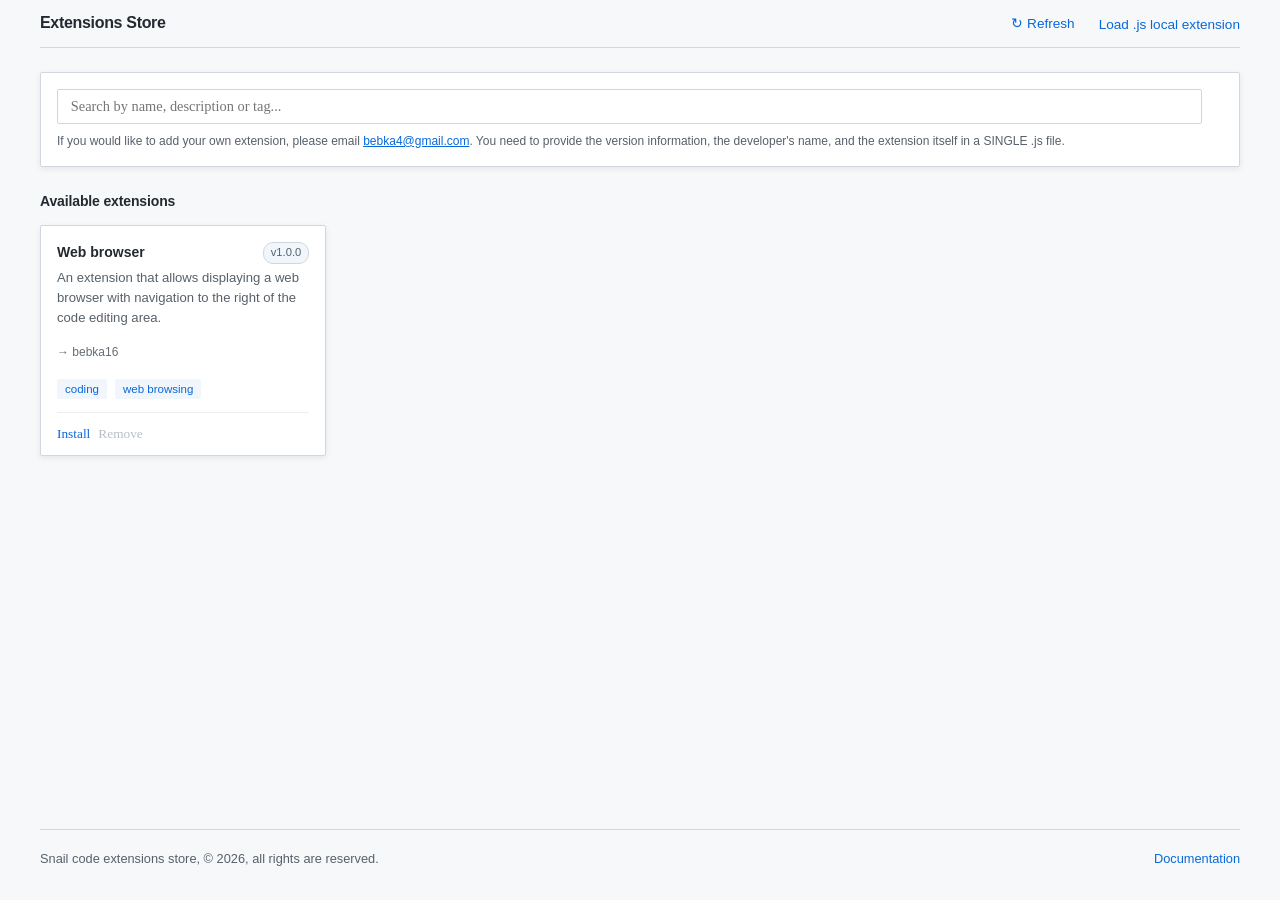
==== commit 0969df0f: "Add files via upload" ====
--- a/note/index.html
+++ b/note/index.html
@@ -161,8 +161,7 @@
       color: #0969da;
       font-size: 0.72rem;
       padding: 0.1rem 0.5rem;
-      border-radius: 12px;
-      border: 1px solid #d0d7de;
+      border-radius: 2px;
     }
 
     .card-actions {
@@ -176,54 +175,34 @@
     }
 
     .btn {
-      background: #f6f8fa;
-      border: 1px solid #d0d7de;
-      border-radius: 2px;
-      padding: 0.3rem 0.8rem;
-      font-size: 0.8rem;
-      font-weight: 500;
-      color: #24292f;
-      cursor: pointer;
-      transition: background 0.2s, border-color 0.2s;
-      display: inline-flex;
-      align-items: center;
-      gap: 0.3rem;
-      text-decoration: none;
-      line-height: 1.4;
+      border: 0; padding: 0; background: transparent; cursor: pointer; font-family: 'segoe ui';
     }
 
     .btn:hover {
-      background: #eaeef2;
-      border-color: #8b949e;
+     
     }
 
     .btn-primary {
-      background: #0969da;
-      border-color: #0969da;
-      color: #ffffff;
+    
+      color: #0969da;
     }
 
     .btn-primary:hover {
-      background: #0860c0;
-      border-color: #0860c0;
+      text-decoration: underline;
     }
 
     .btn-danger {
       color: #cf222e;
-      border-color: #d0d7de;
     }
 
     .btn-danger:hover {
-      background: #ffebe9;
-      border-color: #cf222e;
+      text-decoration: underline;
     }
 
     .btn:disabled {
       opacity: 0.6;
       cursor: not-allowed;
-      background: #f6f8fa;
-      color: #8b949e;
-      border-color: #d0d7de;
+      color: #8b949e; text-decoration: none;
     }
 
     .search-section {
@@ -252,6 +231,7 @@
       color: #24292f;
       font-size: 0.9rem;
       transition: border-color 0.2s;
+	  font-family: 'segoe ui';
     }
 
     .search-input:focus {
@@ -325,87 +305,141 @@
 <div class="container">
   <div class="header">
     <div class="header-left">
-      <h1>Decibel Note · Extensions</h1>
-      <div class="sub">Discover, install and manage editor extensions</div>
+      <h1>Extensions Store</h1>
+
     </div>
     <div class="header-right">
       <a id="refreshInstalledLink" title="Reload installed list">↻ Refresh</a>
-      <a id="clearAllLink" title="Remove all installed extensions">Clear all</a>
+	  <label style="color: #0969da; cursor: pointer;" for="uploadJsInput" id="uploadLabel">
+        Load .js local extension
+      </label>
+      <input type="file" id="uploadJsInput" accept=".js">
+      <!--<a id="clearAllLink" title="Remove all installed extensions">Clear all</a>-->
     </div>
   </div>
 
   <div class="search-section">
     <div class="search-row">
       <input type="text" class="search-input" id="searchInput" placeholder="Search by name, description or tag...">
-      <label for="uploadJsInput" class="file-upload-label" id="uploadLabel">
-        📄 Load .js extension
-      </label>
-      <input type="file" id="uploadJsInput" accept=".js">
+      
       <span class="status-message" id="uploadStatus"></span>
     </div>
     <div style="font-size:0.75rem; color:#57606a; margin-top:0.5rem;">
-      Installed extensions are stored locally and persist between sessions.
+      If you would like to add your own extension, please email <a href="mailto:bebka4@gmail.com">bebka4@gmail.com</a>. You need to provide the version information, the developer's name, and the extension itself in a SINGLE .js file.
     </div>
   </div>
 
   <div class="section-title">
-    <span>🧩 Available extensions</span>
+    <span>Available extensions</span>
   </div>
 
   <div class="extensions-grid" id="extensionsGrid"></div>
 
   <div class="footer-note">
-    <span>Decibel Note extensions · local manager</span>
-    <span><a href="#" id="goToDocs">Docs</a> · <a href="#" id="reportIssue">Feedback</a></span>
+    <span>Snail code extensions store, &copy 2026, all rights are reserved.</span>
+    <span><a href="https://bebka16.github.io/note/docs.html" id="gooDocs">Documentation</a></span>
   </div>
 </div>
 
+
+
+
+
+
+
+
+
+
+
+
 <script>
   (function() {
-    var STORAGE_KEY = 'decibel_extensions';
-    var BLOB_STORAGE_KEY = 'decibel_blob_extensions';
-    var CUSTOM_META_KEY = 'decibel_custom_extensions_meta';
-
-    var builtInExtensions = [
+    // ----- EXTENSIONS DATASET -----
+    const builtInExtensions = [
       {
         id: 'ext1',
-        name: 'Code Snippets Pro',
-        description: 'A collection of useful code snippets for various programming languages.',
-        author: 'Decibel Labs',
+        name: 'Web browser',
+        description: 'An extension that allows displaying a web browser with navigation to the right of the code editing area.',
+        author: 'bebka16',
         version: '1.0.0',
-        path: 'https://bebka16.github.io/note/extensions/snippets.js',
-        tags: ['snippets', 'productivity']
-      },
-      {
-        id: 'ext2',
-        name: 'Git Integration',
-        description: 'Basic Git integration for version control within the editor.',
-        author: 'Decibel Labs',
-        version: '0.9.0',
-        path: 'https://bebka16.github.io/note/extensions/git.js',
-        tags: ['git', 'version-control']
-      },
-      {
-        id: 'ext3',
-        name: 'Auto Formatter',
-        description: 'Automatically format your code on save with customizable rules.',
-        author: 'Decibel Labs',
-        version: '1.2.1',
-        path: 'https://bebka16.github.io/note/extensions/formatter.js',
-        tags: ['formatting', 'productivity']
-      },
-      {
-        id: 'ext4',
-        name: 'Color Preview',
-        description: 'Preview colors in CSS, SCSS, and HTML files directly in the editor.',
-        author: 'Decibel Labs',
-        version: '0.5.0',
-        path: 'https://bebka16.github.io/note/extensions/color-preview.js',
-        tags: ['css', 'preview']
+        path: 'https://bebka16.github.io/note/extensions/webbrowser.js',
+        tags: ['coding', 'web browsing']
       }
     ];
 
-    var allExtensions = [];
+
+
+
+
+
+
+
+
+
+
+
+
+
+
+
+
+
+
+
+
+    // Объединяем встроенные и пользовательские расширения
+    let allExtensions = [...builtInExtensions];
+
+    // Загружаем пользовательские расширения из кеша
+    function loadCustomExtensions() {
+      const blobExtensions = JSON.parse(localStorage.getItem('decibel_blob_extensions') || '{}');
+      const installedPaths = JSON.parse(localStorage.getItem('decibel_extensions') || '[]');
+      
+      installedPaths.forEach(path => {
+        // Пропускаем встроенные расширения
+        if (builtInExtensions.some(ext => ext.path === path)) return;
+        
+        // Проверяем, есть ли уже такое расширение в списке
+        if (allExtensions.some(ext => ext.path === path)) return;
+        
+        if (path.startsWith('blob:')) {
+          const code = blobExtensions[path];
+          if (code) {
+            // Извлекаем имя из кода расширения
+            let extName = 'Custom Extension';
+            let extDesc = 'Loaded from local file';
+            let extVersion = '0.0.0';
+            let extAuthor = 'User';
+            
+            // Пытаемся извлечь метаданные из кода
+            const nameMatch = code.match(/@name\s+(.+)/);
+            const descMatch = code.match(/@description\s+(.+)/);
+            const versionMatch = code.match(/@version\s+(.+)/);
+            const authorMatch = code.match(/@author\s+(.+)/);
+            
+            if (nameMatch) extName = nameMatch[1].trim();
+            if (descMatch) extDesc = descMatch[1].trim();
+            if (versionMatch) extVersion = versionMatch[1].trim();
+            if (authorMatch) extAuthor = authorMatch[1].trim();
+            
+            allExtensions.push({
+              id: 'custom_' + Date.now() + '_' + Math.random().toString(36).substr(2, 6),
+              name: extName,
+              description: extDesc,
+              author: extAuthor,
+              version: extVersion,
+              path: path,
+              tags: ['custom', 'uploaded'],
+              isCustom: true
+            });
+          }
+        }
+      });
+    }
+
+    // ----- STORAGE HELPERS -----
+    const STORAGE_KEY = 'decibel_extensions';
+    const BLOB_STORAGE_KEY = 'decibel_blob_extensions';
 
     function getInstalledPaths() {
       try {
@@ -419,268 +453,235 @@
       localStorage.setItem(STORAGE_KEY, JSON.stringify(paths));
     }
 
-    function getBlobExtensions() {
-      try {
-        return JSON.parse(localStorage.getItem(BLOB_STORAGE_KEY) || '{}');
-      } catch (e) {
-        return {};
-      }
-    }
-
-    function saveBlobExtensions(data) {
-      localStorage.setItem(BLOB_STORAGE_KEY, JSON.stringify(data));
-    }
-
-    function getCustomMeta() {
-      try {
-        return JSON.parse(localStorage.getItem(CUSTOM_META_KEY) || '{}');
-      } catch (e) {
-        return {};
-      }
-    }
-
-    function saveCustomMeta(data) {
-      localStorage.setItem(CUSTOM_META_KEY, JSON.stringify(data));
-    }
-
     function isInstalled(path) {
-      return getInstalledPaths().indexOf(path) !== -1;
-    }
-
+      return getInstalledPaths().includes(path);
+    }
+
+    // ----- COMMUNICATION WITH PARENT (Decibel Note host) -----
     function notifyParentAddExtension(path) {
       try {
-        window.parent.postMessage({ type: 'addExtension', path: path }, '*');
-      } catch (e) {}
+        window.parent.postMessage({
+          type: 'addExtension',
+          path: path
+        }, '*');
+      } catch (e) {
+        console.warn('Unable to post message to parent', e);
+      }
     }
 
     function notifyParentRemoveExtension(path) {
       try {
-        window.parent.postMessage({ type: 'removeExtension', path: path }, '*');
-      } catch (e) {}
-    }
-
-    function loadCustomExtensions() {
-      var installedPaths = getInstalledPaths();
-      var blobExtensions = getBlobExtensions();
-      var customMeta = getCustomMeta();
-
-      installedPaths.forEach(function(path) {
-        if (builtInExtensions.some(function(ext) { return ext.path === path; })) return;
-        if (allExtensions.some(function(ext) { return ext.path === path; })) return;
-
-        var meta = customMeta[path] || {};
-        var extName = meta.name || 'Custom Extension';
-        var extDesc = meta.description || 'Loaded from local file';
-        var extVersion = meta.version || '0.0.0';
-        var extAuthor = meta.author || 'User';
-
-        allExtensions.push({
-          id: meta.id || ('custom_' + Date.now() + '_' + Math.random().toString(36).substr(2, 6)),
+        window.parent.postMessage({
+          type: 'removeExtension',
+          path: path
+        }, '*');
+      } catch (e) {
+        console.warn('Unable to post remove message', e);
+      }
+    }
+
+    // ----- INSTALL / UNINSTALL LOGIC -----
+    function installExtension(path) {
+      const installed = getInstalledPaths();
+      if (!installed.includes(path)) {
+        installed.push(path);
+        saveInstalledPaths(installed);
+        notifyParentAddExtension(path);
+      }
+      renderExtensions(getSearchTerm());
+    }
+
+    function uninstallExtension(path) {
+      let installed = getInstalledPaths();
+      if (installed.includes(path)) {
+        installed = installed.filter(p => p !== path);
+        saveInstalledPaths(installed);
+        
+        // Если это blob расширение, удаляем и его код из кеша
+        if (path.startsWith('blob:')) {
+          const blobExtensions = JSON.parse(localStorage.getItem(BLOB_STORAGE_KEY) || '{}');
+          delete blobExtensions[path];
+          localStorage.setItem(BLOB_STORAGE_KEY, JSON.stringify(blobExtensions));
+          
+          // Удаляем из списка allExtensions
+          allExtensions = allExtensions.filter(ext => ext.path !== path);
+        }
+        
+        notifyParentRemoveExtension(path);
+      }
+      renderExtensions(getSearchTerm());
+    }
+
+    function clearAllExtensions() {
+      const installed = getInstalledPaths();
+      if (installed.length === 0) return;
+      if (confirm('Remove all installed extensions? This cannot be undone.')) {
+        installed.forEach(path => {
+          notifyParentRemoveExtension(path);
+          if (path.startsWith('blob:')) {
+            const blobExtensions = JSON.parse(localStorage.getItem(BLOB_STORAGE_KEY) || '{}');
+            delete blobExtensions[path];
+            localStorage.setItem(BLOB_STORAGE_KEY, JSON.stringify(blobExtensions));
+          }
+        });
+        saveInstalledPaths([]);
+        // Удаляем все пользовательские расширения из списка
+        allExtensions = [...builtInExtensions];
+        renderExtensions(getSearchTerm());
+      }
+    }
+
+    // ----- DYNAMIC EXTENSION FROM UPLOADED JS FILE -----
+    function handleJsFileUpload(file) {
+      const statusEl = document.getElementById('uploadStatus');
+      if (!file) {
+        statusEl.textContent = 'No file selected.';
+        return;
+      }
+
+      if (!file.name.endsWith('.js')) {
+        statusEl.textContent = 'Only .js files are allowed.';
+        return;
+      }
+
+      statusEl.textContent = 'Reading file...';
+      const reader = new FileReader();
+      reader.onload = (e) => {
+        const content = e.target.result;
+        if (!content || content.trim().length === 0) {
+          statusEl.textContent = 'File is empty.';
+          return;
+        }
+
+        // Создаем blob URL
+        const blob = new Blob([content], { type: 'application/javascript' });
+        const blobUrl = URL.createObjectURL(blob);
+
+        // Сохраняем код расширения в кеш
+        const blobExtensions = JSON.parse(localStorage.getItem(BLOB_STORAGE_KEY) || '{}');
+        blobExtensions[blobUrl] = content;
+        localStorage.setItem(BLOB_STORAGE_KEY, JSON.stringify(blobExtensions));
+
+        // Извлекаем метаданные из кода
+        let extName = file.name.replace(/\.js$/i, '').replace(/[-_]/g, ' ').replace(/\b\w/g, c => c.toUpperCase());
+        let extDesc = `Loaded from ${file.name}`;
+        let extVersion = '0.0.0';
+        let extAuthor = 'You (local upload)';
+        
+        const nameMatch = content.match(/@name\s+(.+)/);
+        const descMatch = content.match(/@description\s+(.+)/);
+        const versionMatch = content.match(/@version\s+(.+)/);
+        const authorMatch = content.match(/@author\s+(.+)/);
+        
+        if (nameMatch) extName = nameMatch[1].trim();
+        if (descMatch) extDesc = descMatch[1].trim();
+        if (versionMatch) extVersion = versionMatch[1].trim();
+        if (authorMatch) extAuthor = authorMatch[1].trim();
+
+        // Создаем расширение
+        const newExt = {
+          id: 'custom_' + Date.now() + '_' + Math.random().toString(36).substr(2, 6),
           name: extName,
           description: extDesc,
           author: extAuthor,
           version: extVersion,
-          path: path,
+          path: blobUrl,
           tags: ['custom', 'uploaded'],
           isCustom: true
+        };
+
+        // Добавляем в список и устанавливаем
+        allExtensions.push(newExt);
+        installExtension(blobUrl);
+        
+        statusEl.textContent = `Installed "${extName}"`;
+        document.getElementById('uploadJsInput').value = '';
+        renderExtensions(getSearchTerm());
+      };
+
+      reader.onerror = () => {
+        statusEl.textContent = 'Error reading file.';
+      };
+
+      reader.readAsText(file);
+    }
+
+    // ----- RENDERING -----
+    function getSearchTerm() {
+      return document.getElementById('searchInput')?.value || '';
+    }
+
+    function renderExtensions(filter = '') {
+      const grid = document.getElementById('extensionsGrid');
+      if (!grid) return;
+
+      const term = filter.toLowerCase().trim();
+      const filtered = allExtensions.filter(ext => {
+        if (term === '') return true;
+        const inName = ext.name.toLowerCase().includes(term);
+        const inDesc = ext.description.toLowerCase().includes(term);
+        const inTags = ext.tags.some(tag => tag.toLowerCase().includes(term));
+        const inAuthor = ext.author.toLowerCase().includes(term);
+        return inName || inDesc || inTags || inAuthor;
+      });
+
+      if (filtered.length === 0) {
+        grid.innerHTML = `<div style="grid-column:1/-1; padding:2rem; text-align:center; color:#57606a; background:#ffffff; border:1px solid #d0d7de; border-radius:2px;">
+          No extensions found${term ? ` for "${filter}"` : ''}.
+        </div>`;
+        return;
+      }
+
+      grid.innerHTML = filtered.map(ext => {
+        const installed = isInstalled(ext.path);
+        const installDisabled = installed;
+        const uninstallDisabled = !installed;
+
+        return `
+          <div class="extension-card">
+            <div class="extension-name">
+              <span>${escapeHtml(ext.name)}</span>
+              <span class="version">v${escapeHtml(ext.version)}</span>
+            </div>
+            <div class="extension-description">${escapeHtml(ext.description)}</div>
+            <div class="extension-author">
+              <span>→ ${escapeHtml(ext.author)}</span>
+            </div>
+            <div class="tag-group">
+              ${ext.tags.map(tag => `<span class="tag">${escapeHtml(tag)}</span>`).join('')}
+            </div>
+            <div class="card-actions">
+              <button class="btn btn-primary install-btn" data-path="${escapeHtml(ext.path)}" ${installDisabled ? 'disabled' : ''}>
+                ${installed ? 'Installed' : 'Install'}
+              </button>
+              <button class="btn btn-danger uninstall-btn" data-path="${escapeHtml(ext.path)}" ${uninstallDisabled ? 'disabled' : ''}>
+                Remove
+              </button>
+            </div>
+          </div>
+        `;
+      }).join('');
+
+      // Attach event listeners
+      document.querySelectorAll('.install-btn').forEach(btn => {
+        btn.addEventListener('click', function(e) {
+          const path = this.getAttribute('data-path');
+          if (path && !isInstalled(path)) {
+            installExtension(path);
+          }
         });
       });
-    }
-
-    function rebuildAllExtensions() {
-      allExtensions = builtInExtensions.map(function(ext) { return ext; });
-      loadCustomExtensions();
-    }
-
-    function installExtension(path, meta) {
-      var installed = getInstalledPaths();
-      if (installed.indexOf(path) === -1) {
-        installed.push(path);
-        saveInstalledPaths(installed);
-        notifyParentAddExtension(path);
-      }
-      if (meta) {
-        var customMeta = getCustomMeta();
-        customMeta[path] = meta;
-        saveCustomMeta(customMeta);
-      }
-      rebuildAllExtensions();
-      renderExtensions(getSearchTerm());
-    }
-
-    function uninstallExtension(path) {
-      var installed = getInstalledPaths();
-      var idx = installed.indexOf(path);
-      if (idx !== -1) {
-        installed.splice(idx, 1);
-        saveInstalledPaths(installed);
-        notifyParentRemoveExtension(path);
-      }
-
-      var blobExtensions = getBlobExtensions();
-      if (blobExtensions[path]) {
-        delete blobExtensions[path];
-        saveBlobExtensions(blobExtensions);
-      }
-
-      var customMeta = getCustomMeta();
-      if (customMeta[path]) {
-        delete customMeta[path];
-        saveCustomMeta(customMeta);
-      }
-
-      rebuildAllExtensions();
-      renderExtensions(getSearchTerm());
-    }
-
-    function clearAllExtensions() {
-      var installed = getInstalledPaths();
-      if (installed.length === 0) return;
-      if (!confirm('Remove all installed extensions? This cannot be undone.')) return;
-
-      var blobExtensions = getBlobExtensions();
-      var customMeta = getCustomMeta();
-
-      installed.forEach(function(path) {
-        notifyParentRemoveExtension(path);
-        if (blobExtensions[path]) {
-          delete blobExtensions[path];
-        }
-        if (customMeta[path]) {
-          delete customMeta[path];
-        }
-      });
-
-      saveInstalledPaths([]);
-      saveBlobExtensions(blobExtensions);
-      saveCustomMeta(customMeta);
-      rebuildAllExtensions();
-      renderExtensions(getSearchTerm());
-    }
-
-    function handleJsFileUpload(file) {
-      var statusEl = document.getElementById('uploadStatus');
-      if (!file) {
-        statusEl.textContent = 'No file selected.';
-        return;
-      }
-
-      if (!file.name.toLowerCase().endsWith('.js')) {
-        statusEl.textContent = '❌ Only .js files are allowed.';
-        return;
-      }
-
-      statusEl.textContent = '⏳ Reading file...';
-      var reader = new FileReader();
-      reader.onload = function(e) {
-        var content = e.target.result;
-        if (!content || content.trim().length === 0) {
-          statusEl.textContent = '❌ File is empty.';
-          return;
-        }
-
-        var blob = new Blob([content], { type: 'application/javascript' });
-        var blobUrl = URL.createObjectURL(blob);
-
-        var blobExtensions = getBlobExtensions();
-        blobExtensions[blobUrl] = content;
-        saveBlobExtensions(blobExtensions);
-
-        var extName = file.name.replace(/\.js$/i, '').replace(/[-_]/g, ' ').replace(/\b\w/g, function(c) { return c.toUpperCase(); });
-        var extDesc = 'Loaded from ' + file.name;
-        var extVersion = '0.0.0';
-        var extAuthor = 'You (local upload)';
-
-        var nameMatch = content.match(/@name\s+(.+)/);
-        var descMatch = content.match(/@description\s+(.+)/);
-        var versionMatch = content.match(/@version\s+(.+)/);
-        var authorMatch = content.match(/@author\s+(.+)/);
-
-        if (nameMatch) extName = nameMatch[1].trim();
-        if (descMatch) extDesc = descMatch[1].trim();
-        if (versionMatch) extVersion = versionMatch[1].trim();
-        if (authorMatch) extAuthor = authorMatch[1].trim();
-
-        var extId = 'custom_' + Date.now() + '_' + Math.random().toString(36).substr(2, 6);
-
-        var meta = {
-          id: extId,
-          name: extName,
-          description: extDesc,
-          version: extVersion,
-          author: extAuthor
-        };
-
-        installExtension(blobUrl, meta);
-        statusEl.textContent = '✅ Installed "' + extName + '"';
-        document.getElementById('uploadJsInput').value = '';
-      };
-
-      reader.onerror = function() {
-        statusEl.textContent = '❌ Error reading file.';
-      };
-
-      reader.readAsText(file);
-    }
-
-    function getSearchTerm() {
-      var input = document.getElementById('searchInput');
-      return input ? input.value : '';
-    }
-
-    function renderExtensions(filter) {
-      var grid = document.getElementById('extensionsGrid');
-      if (!grid) return;
-
-      var term = (filter || '').toLowerCase().trim();
-      var filtered = allExtensions.filter(function(ext) {
-        if (term === '') return true;
-        var inName = ext.name.toLowerCase().indexOf(term) !== -1;
-        var inDesc = ext.description.toLowerCase().indexOf(term) !== -1;
-        var inTags = ext.tags.some(function(tag) { return tag.toLowerCase().indexOf(term) !== -1; });
-        var inAuthor = ext.author.toLowerCase().indexOf(term) !== -1;
-        return inName || inDesc || inTags || inAuthor;
-      });
-
-      if (filtered.length === 0) {
-        grid.innerHTML = '<div style="grid-column:1/-1; padding:2rem; text-align:center; color:#57606a; background:#ffffff; border:1px solid #d0d7de; border-radius:2px;">No extensions found' + (term ? ' for "' + escapeHtml(term) + '"' : '') + '.</div>';
-        return;
-      }
-
-      grid.innerHTML = filtered.map(function(ext) {
-        var installed = isInstalled(ext.path);
-        return '<div class="extension-card">' +
-          '<div class="extension-name"><span>' + escapeHtml(ext.name) + '</span><span class="version">v' + escapeHtml(ext.version) + '</span></div>' +
-          '<div class="extension-description">' + escapeHtml(ext.description) + '</div>' +
-          '<div class="extension-author"><span>👤 ' + escapeHtml(ext.author) + '</span></div>' +
-          '<div class="tag-group">' + ext.tags.map(function(tag) { return '<span class="tag">' + escapeHtml(tag) + '</span>'; }).join('') + '</div>' +
-          '<div class="card-actions">' +
-          '<button class="btn btn-primary install-btn" data-path="' + escapeHtml(ext.path) + '" ' + (installed ? 'disabled' : '') + '>' + (installed ? '✓ Installed' : 'Install') + '</button>' +
-          '<button class="btn btn-danger uninstall-btn" data-path="' + escapeHtml(ext.path) + '" ' + (!installed ? 'disabled' : '') + '>🗑 Remove</button>' +
-          '</div></div>';
-      }).join('');
-
-      var installButtons = document.querySelectorAll('.install-btn');
-      for (var i = 0; i < installButtons.length; i++) {
-        installButtons[i].addEventListener('click', function() {
-          var path = this.getAttribute('data-path');
-          if (path && !isInstalled(path)) {
-            installExtension(path, null);
-          }
-        });
-      }
-
-      var uninstallButtons = document.querySelectorAll('.uninstall-btn');
-      for (var j = 0; j < uninstallButtons.length; j++) {
-        uninstallButtons[j].addEventListener('click', function() {
-          var path = this.getAttribute('data-path');
+
+      document.querySelectorAll('.uninstall-btn').forEach(btn => {
+        btn.addEventListener('click', function(e) {
+          const path = this.getAttribute('data-path');
           if (path && isInstalled(path)) {
-            if (confirm('Remove extension "' + path + '"?')) {
+            if (confirm(`Remove extension "${path}"?`)) {
               uninstallExtension(path);
             }
           }
         });
-      }
+      });
     }
 
     function escapeHtml(text) {
@@ -692,18 +693,19 @@
         .replace(/'/g, '&#039;');
     }
 
+    // ----- EVENT LISTENERS -----
     function bindEvents() {
-      var searchInput = document.getElementById('searchInput');
+      const searchInput = document.getElementById('searchInput');
       if (searchInput) {
         searchInput.addEventListener('input', function(e) {
           renderExtensions(e.target.value);
         });
       }
 
-      var uploadInput = document.getElementById('uploadJsInput');
+      const uploadInput = document.getElementById('uploadJsInput');
       if (uploadInput) {
         uploadInput.addEventListener('change', function(e) {
-          var file = e.target.files[0];
+          const file = e.target.files[0];
           if (file) {
             handleJsFileUpload(file);
           } else {
@@ -712,21 +714,23 @@
         });
       }
 
-      var refreshLink = document.getElementById('refreshInstalledLink');
+      const refreshLink = document.getElementById('refreshInstalledLink');
       if (refreshLink) {
         refreshLink.addEventListener('click', function(e) {
           e.preventDefault();
-          rebuildAllExtensions();
+          // Перезагружаем пользовательские расширения
+          allExtensions = [...builtInExtensions];
+          loadCustomExtensions();
           renderExtensions(getSearchTerm());
-          document.getElementById('uploadStatus').textContent = '🔄 List refreshed.';
-          setTimeout(function() {
-            var el = document.getElementById('uploadStatus');
+          document.getElementById('uploadStatus').textContent = 'Refreshed.';
+          setTimeout(() => {
+            const el = document.getElementById('uploadStatus');
             if (el) el.textContent = '';
           }, 2000);
         });
       }
 
-      var clearAllLink = document.getElementById('clearAllLink');
+      const clearAllLink = document.getElementById('clearAllLink');
       if (clearAllLink) {
         clearAllLink.addEventListener('click', function(e) {
           e.preventDefault();
@@ -734,33 +738,30 @@
         });
       }
 
-      var docsLink = document.getElementById('goToDocs');
-      if (docsLink) {
-        docsLink.addEventListener('click', function(e) {
-          e.preventDefault();
-          alert('Documentation: manage extensions via this panel.');
-        });
-      }
-
-      var reportLink = document.getElementById('reportIssue');
-      if (reportLink) {
-        reportLink.addEventListener('click', function(e) {
-          e.preventDefault();
-          alert('Feedback: thanks for using Decibel Note extensions.');
-        });
-      }
-    }
-
-    rebuildAllExtensions();
+      document.getElementById('goToDocs')?.addEventListener('click', e => {
+        e.preventDefault();
+        alert('Documentation: manage extensions via this panel.');
+      });
+      document.getElementById('reportIssue')?.addEventListener('click', e => {
+        e.preventDefault();
+        alert('Feedback: thanks for using Decibel Note extensions.');
+      });
+    }
+
+    // Инициализация
+    loadCustomExtensions();
     renderExtensions('');
     bindEvents();
 
-    window.addEventListener('storage', function(e) {
-      if (e.key === STORAGE_KEY || e.key === BLOB_STORAGE_KEY || e.key === CUSTOM_META_KEY) {
-        rebuildAllExtensions();
+    // Слушаем изменения в localStorage из других вкладок
+    window.addEventListener('storage', (e) => {
+      if (e.key === STORAGE_KEY || e.key === BLOB_STORAGE_KEY) {
+        allExtensions = [...builtInExtensions];
+        loadCustomExtensions();
         renderExtensions(getSearchTerm());
       }
     });
+
   })();
 </script>
 </body>
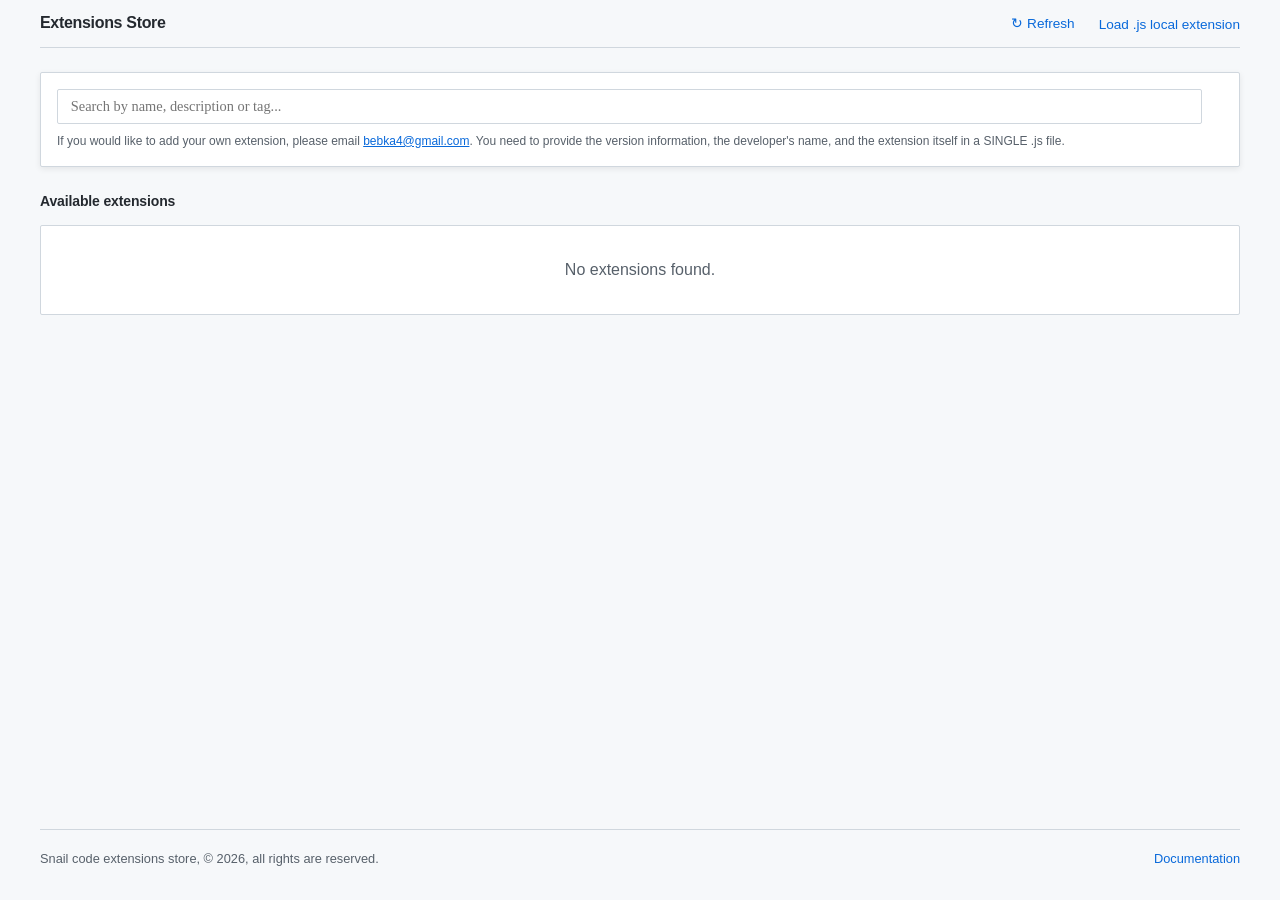
==== commit 56547ff2: "Add files via upload" ====
--- a/note/index.html
+++ b/note/index.html
@@ -356,15 +356,7 @@
   (function() {
     // ----- EXTENSIONS DATASET -----
     const builtInExtensions = [
-      {
-        id: 'ext1',
-        name: 'Web browser',
-        description: 'An extension that allows displaying a web browser with navigation to the right of the code editing area.',
-        author: 'bebka16',
-        version: '1.0.0',
-        path: 'https://bebka16.github.io/note/extensions/webbrowser.js',
-        tags: ['coding', 'web browsing']
-      }
+      
     ];
 
 
